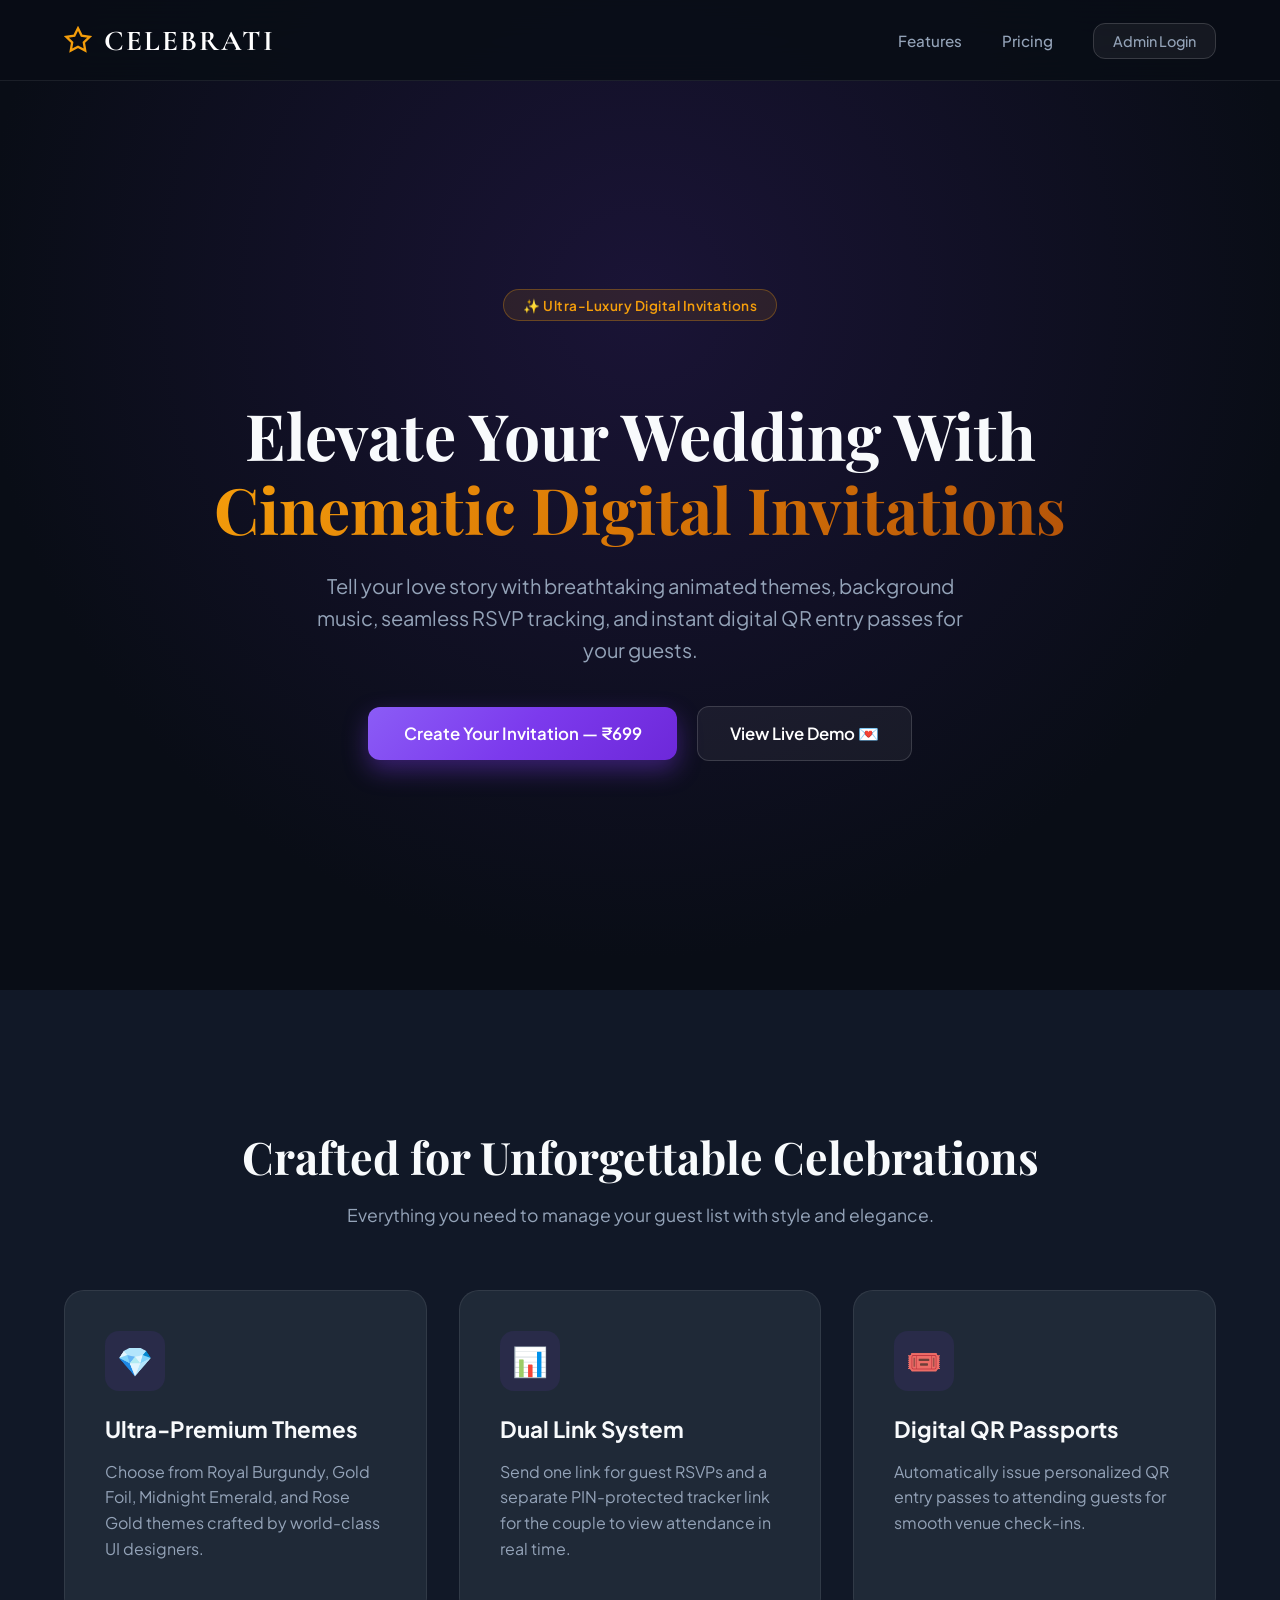
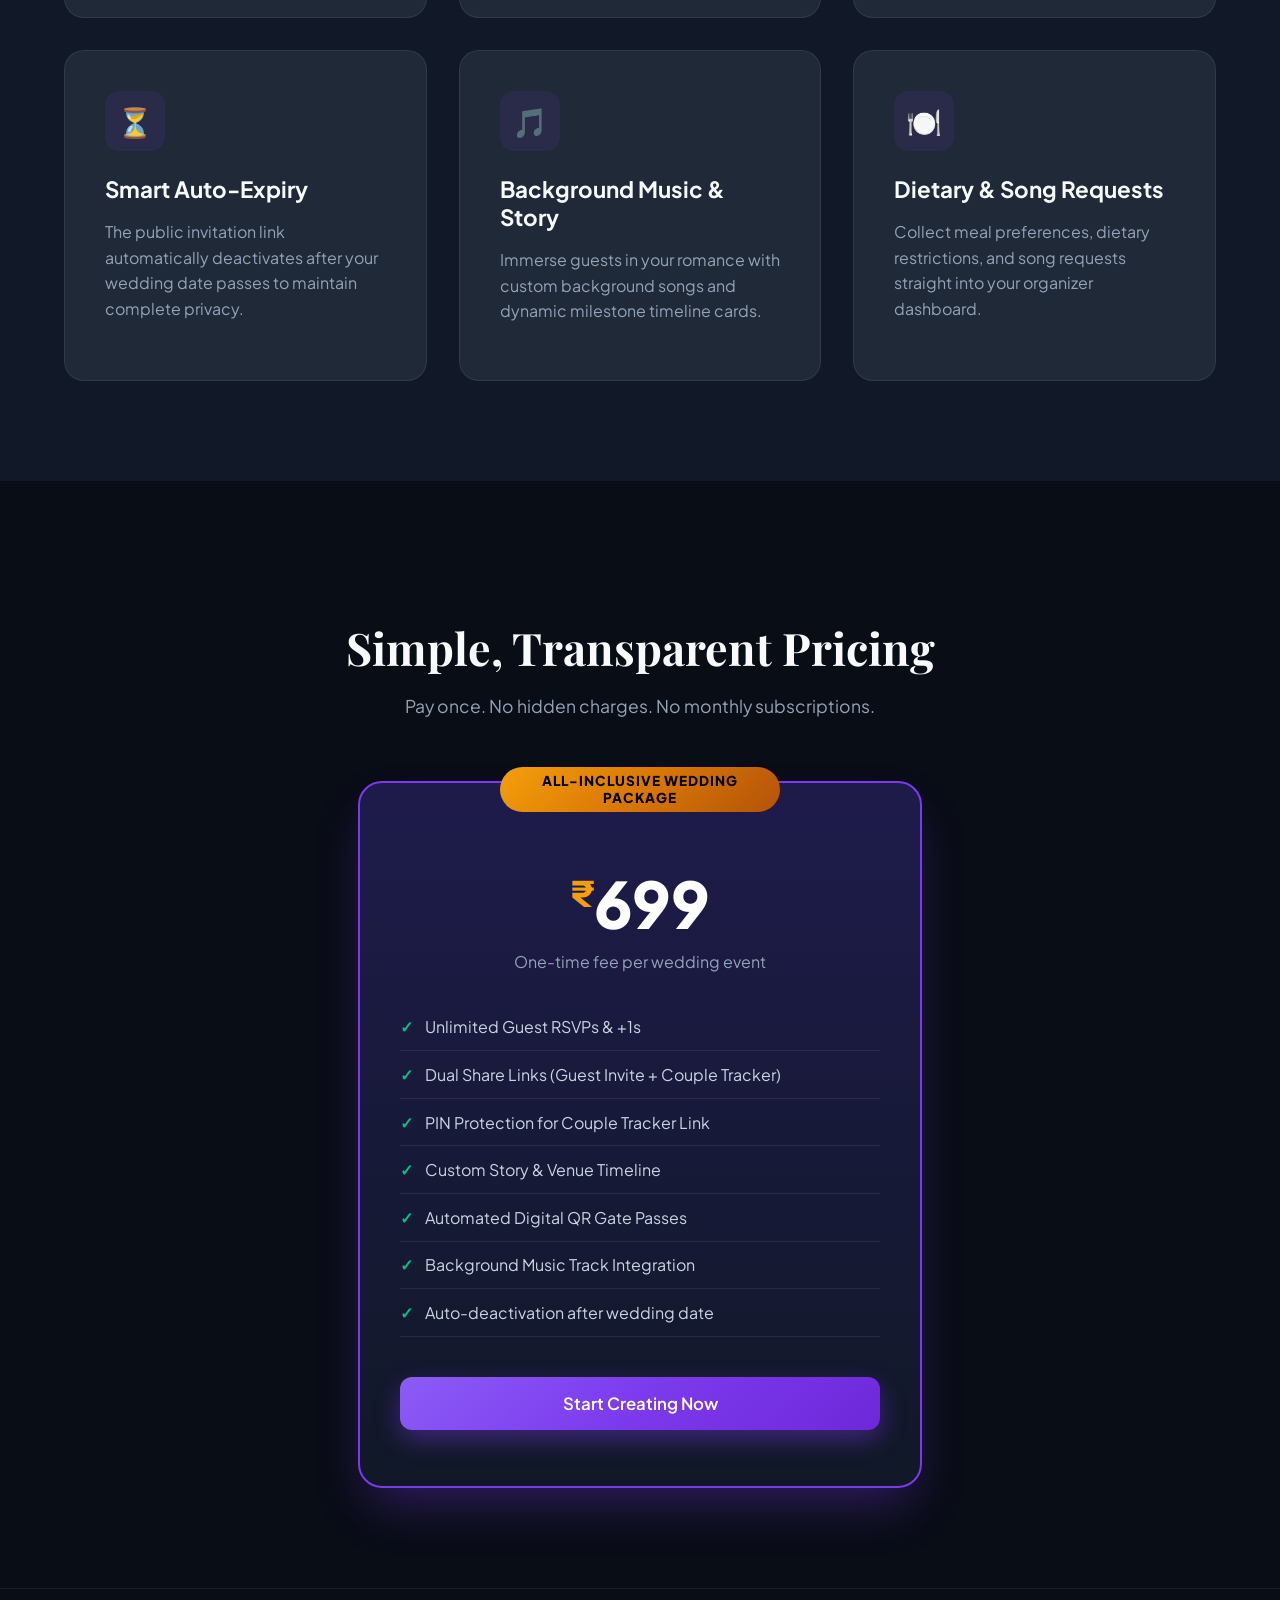
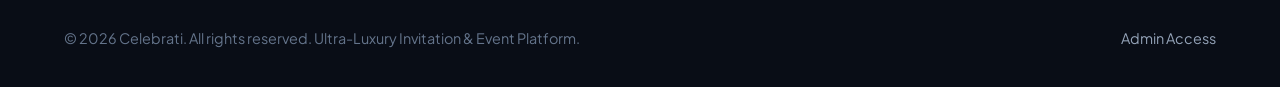
==== index.html @ c453f587 "Initial commit for Celebrati - Vercel Ready" ====
<!DOCTYPE html>
<html lang="en">
<head>
  <meta charset="UTF-8">
  <meta name="viewport" content="width=device-width, initial-scale=1.0">
  <title>Celebrati — India's Most Luxurious Digital Wedding Invitations</title>
  <meta name="description" content="Create ultra-luxury story-based digital invitations, track RSVPs in real time with private couple links, and issue QR entry passes. Only ₹699 per wedding.">
  
  <link rel="stylesheet" href="styles/landing.css">
  <link rel="preconnect" href="https://fonts.googleapis.com">
  <link rel="preconnect" href="https://fonts.gstatic.com" crossorigin>
  <link href="https://fonts.googleapis.com/css2?family=Cormorant+Garamond:wght@600;700&family=Playfair+Display:wght@600;700&family=Plus+Jakarta+Sans:wght@400;500;600;700;800&display=swap" rel="stylesheet">
</head>
<body class="landing-body">

  <!-- Navbar -->
  <nav class="landing-nav">
    <div class="landing-logo">
      <svg width="28" height="28" viewBox="0 0 24 24" fill="none" stroke="currentColor" stroke-width="2">
        <path d="M12 2l3.09 6.26L22 9.27l-5 4.87 1.18 6.88L12 17.77l-6.18 3.25L7 14.14 2 9.27l6.91-1.01L12 2z"/>
      </svg>
      CELEBRATI
    </div>
    <ul class="landing-nav-links">
      <li><a href="#features">Features</a></li>
      <li><a href="#pricing">Pricing</a></li>
      <li><a href="app.html#admin" class="btn-cta-secondary" style="padding: 0.5rem 1.2rem; font-size: 0.9rem;">Admin Login</a></li>
    </ul>
  </nav>

  <!-- Hero Section -->
  <section class="hero-section">
    <div>
      <div class="hero-badge">
        <span>✨ Ultra-Luxury Digital Invitations</span>
      </div>
      <h1 class="hero-title">
        Elevate Your Wedding With <span>Cinematic Digital Invitations</span>
      </h1>
      <p class="hero-subtitle">
        Tell your love story with breathtaking animated themes, background music, seamless RSVP tracking, and instant digital QR entry passes for your guests.
      </p>
      <div class="cta-group">
        <a href="app.html#admin" class="btn-cta-primary">Create Your Invitation — ₹699</a>
        <a href="app.html#invite-evt-wedding-01" class="btn-cta-secondary" target="_blank">View Live Demo 💌</a>
      </div>
    </div>
  </section>

  <!-- Features Section -->
  <section id="features" class="features-section">
    <div class="section-header">
      <h2>Crafted for Unforgettable Celebrations</h2>
      <p>Everything you need to manage your guest list with style and elegance.</p>
    </div>
    <div class="features-grid">
      <div class="feature-card">
        <div class="feature-icon">💎</div>
        <h3>Ultra-Premium Themes</h3>
        <p>Choose from Royal Burgundy, Gold Foil, Midnight Emerald, and Rose Gold themes crafted by world-class UI designers.</p>
      </div>
      <div class="feature-card">
        <div class="feature-icon">📊</div>
        <h3>Dual Link System</h3>
        <p>Send one link for guest RSVPs and a separate PIN-protected tracker link for the couple to view attendance in real time.</p>
      </div>
      <div class="feature-card">
        <div class="feature-icon">🎟️</div>
        <h3>Digital QR Passports</h3>
        <p>Automatically issue personalized QR entry passes to attending guests for smooth venue check-ins.</p>
      </div>
      <div class="feature-card">
        <div class="feature-icon">⏳</div>
        <h3>Smart Auto-Expiry</h3>
        <p>The public invitation link automatically deactivates after your wedding date passes to maintain complete privacy.</p>
      </div>
      <div class="feature-card">
        <div class="feature-icon">🎵</div>
        <h3>Background Music & Story</h3>
        <p>Immerse guests in your romance with custom background songs and dynamic milestone timeline cards.</p>
      </div>
      <div class="feature-card">
        <div class="feature-icon">🍽️</div>
        <h3>Dietary & Song Requests</h3>
        <p>Collect meal preferences, dietary restrictions, and song requests straight into your organizer dashboard.</p>
      </div>
    </div>
  </section>

  <!-- Pricing Section -->
  <section id="pricing" class="pricing-section">
    <div class="section-header">
      <h2>Simple, Transparent Pricing</h2>
      <p>Pay once. No hidden charges. No monthly subscriptions.</p>
    </div>

    <div class="pricing-card">
      <div class="pricing-tag">All-Inclusive Wedding Package</div>
      <div class="price-amount"><span class="price-currency">₹</span>699</div>
      <div class="price-period">One-time fee per wedding event</div>

      <ul class="pricing-features">
        <li>Unlimited Guest RSVPs & +1s</li>
        <li>Dual Share Links (Guest Invite + Couple Tracker)</li>
        <li>PIN Protection for Couple Tracker Link</li>
        <li>Custom Story & Venue Timeline</li>
        <li>Automated Digital QR Gate Passes</li>
        <li>Background Music Track Integration</li>
        <li>Auto-deactivation after wedding date</li>
      </ul>

      <a href="app.html#admin" class="btn-cta-primary" style="display: block; width: 100%; box-sizing: border-box;">Start Creating Now</a>
    </div>
  </section>

  <!-- Footer -->
  <footer class="landing-footer">
    <div>
      © 2026 Celebrati. All rights reserved. Ultra-Luxury Invitation & Event Platform.
    </div>
    <div>
      <a href="app.html#admin" style="color: #94a3b8; text-decoration: none;">Admin Access</a>
    </div>
  </footer>

</body>
</html>
---- styles/landing.css ----
/* ==========================================================================
   CELEBRATI — LANDING PAGE STYLES
   ========================================================================== */

:root {
  --gold-gradient: linear-gradient(135deg, #f59e0b 0%, #d97706 50%, #b45309 100%);
  --purple-gradient: linear-gradient(135deg, #8b5cf6 0%, #7c3aed 50%, #6d28d9 100%);
  --dark-bg: #090d16;
  --surface-dark: #111827;
  --surface-card: #1f2937;
}

body.landing-body {
  margin: 0;
  padding: 0;
  background-color: var(--dark-bg);
  color: #f8fafc;
  font-family: 'Plus Jakarta Sans', sans-serif;
  overflow-x: hidden;
}

/* Header Navbar */
.landing-nav {
  position: fixed;
  top: 0;
  left: 0;
  right: 0;
  height: 80px;
  background: rgba(9, 13, 22, 0.85);
  backdrop-filter: blur(20px);
  -webkit-backdrop-filter: blur(20px);
  border-bottom: 1px solid rgba(255, 255, 255, 0.08);
  z-index: 1000;
  display: flex;
  align-items: center;
  justify-content: space-between;
  padding: 0 4rem;
}

.landing-logo {
  display: flex;
  align-items: center;
  gap: 0.75rem;
  font-family: 'Cormorant Garamond', serif;
  font-size: 1.8rem;
  font-weight: 700;
  letter-spacing: 2px;
  color: #ffffff;
}

.landing-logo svg {
  color: #f59e0b;
}

.landing-nav-links {
  display: flex;
  align-items: center;
  gap: 2.5rem;
  list-style: none;
}

.landing-nav-links a {
  color: #94a3b8;
  text-decoration: none;
  font-size: 0.95rem;
  font-weight: 500;
  transition: color 0.3s;
}

.landing-nav-links a:hover {
  color: #ffffff;
}

/* Hero Section */
.hero-section {
  position: relative;
  min-height: 90vh;
  display: flex;
  align-items: center;
  justify-content: center;
  padding: 120px 2rem 60px;
  text-align: center;
  background: radial-gradient(circle at 50% 30%, rgba(124, 58, 237, 0.15) 0%, rgba(9, 13, 22, 1) 70%);
}

.hero-badge {
  display: inline-flex;
  align-items: center;
  gap: 0.5rem;
  background: rgba(245, 158, 11, 0.1);
  border: 1px solid rgba(245, 158, 11, 0.3);
  color: #f59e0b;
  padding: 0.4rem 1.2rem;
  border-radius: 999px;
  font-size: 0.85rem;
  font-weight: 600;
  margin-bottom: 1.5rem;
  letter-spacing: 0.5px;
}

.hero-title {
  font-family: 'Playfair Display', serif;
  font-size: 4rem;
  line-height: 1.15;
  margin-bottom: 1.5rem;
  max-width: 900px;
}

.hero-title span {
  background: var(--gold-gradient);
  -webkit-background-clip: text;
  -webkit-text-fill-color: transparent;
}

.hero-subtitle {
  font-size: 1.25rem;
  color: #94a3b8;
  max-width: 650px;
  margin: 0 auto 2.5rem;
  line-height: 1.6;
}

.cta-group {
  display: flex;
  align-items: center;
  justify-content: center;
  gap: 1.25rem;
}

.btn-cta-primary {
  background: var(--purple-gradient);
  color: #fff;
  padding: 1rem 2.2rem;
  border-radius: 12px;
  font-size: 1.05rem;
  font-weight: 600;
  text-decoration: none;
  box-shadow: 0 10px 25px rgba(124, 58, 237, 0.4);
  transition: transform 0.3s, box-shadow 0.3s;
}

.btn-cta-primary:hover {
  transform: translateY(-2px);
  box-shadow: 0 15px 35px rgba(124, 58, 237, 0.6);
}

.btn-cta-secondary {
  background: rgba(255, 255, 255, 0.05);
  border: 1px solid rgba(255, 255, 255, 0.15);
  color: #fff;
  padding: 1rem 2rem;
  border-radius: 12px;
  font-size: 1.05rem;
  font-weight: 600;
  text-decoration: none;
  transition: background 0.3s;
}

.btn-cta-secondary:hover {
  background: rgba(255, 255, 255, 0.1);
}

/* Features Grid */
.features-section {
  padding: 100px 4rem;
  background: var(--surface-dark);
}

.section-header {
  text-align: center;
  margin-bottom: 4rem;
}

.section-header h2 {
  font-family: 'Playfair Display', serif;
  font-size: 2.8rem;
  margin-bottom: 1rem;
}

.section-header p {
  color: #94a3b8;
  font-size: 1.1rem;
}

.features-grid {
  display: grid;
  grid-template-columns: repeat(auto-fit, minmax(320px, 1fr));
  gap: 2rem;
  max-width: 1200px;
  margin: 0 auto;
}

.feature-card {
  background: var(--surface-card);
  border: 1px solid rgba(255, 255, 255, 0.08);
  border-radius: 20px;
  padding: 2.5rem;
  transition: transform 0.3s, border-color 0.3s;
}

.feature-card:hover {
  transform: translateY(-5px);
  border-color: rgba(124, 58, 237, 0.4);
}

.feature-icon {
  width: 60px;
  height: 60px;
  border-radius: 14px;
  background: rgba(124, 58, 237, 0.1);
  color: #7c3aed;
  display: flex;
  align-items: center;
  justify-content: center;
  font-size: 1.8rem;
  margin-bottom: 1.5rem;
}

.feature-card h3 {
  font-size: 1.4rem;
  margin-bottom: 0.8rem;
}

.feature-card p {
  color: #94a3b8;
  line-height: 1.6;
}

/* Pricing Section */
.pricing-section {
  padding: 100px 2rem;
  background: var(--dark-bg);
  text-align: center;
}

.pricing-card {
  max-width: 480px;
  margin: 0 auto;
  background: linear-gradient(180deg, #1e1b4b 0%, #111827 100%);
  border: 2px solid #7c3aed;
  border-radius: 24px;
  padding: 3.5rem 2.5rem;
  box-shadow: 0 25px 50px -12px rgba(124, 58, 237, 0.35);
  position: relative;
}

.pricing-tag {
  position: absolute;
  top: -16px;
  left: 50%;
  transform: translateX(-50%);
  background: var(--gold-gradient);
  color: #000;
  font-weight: 800;
  padding: 0.35rem 1.25rem;
  border-radius: 999px;
  font-size: 0.85rem;
  text-transform: uppercase;
  letter-spacing: 1px;
}

.price-amount {
  font-size: 4rem;
  font-weight: 800;
  color: #fff;
  margin: 1.5rem 0 0.5rem;
}

.price-currency {
  font-size: 2.2rem;
  vertical-align: super;
  color: #f59e0b;
}

.price-period {
  color: #94a3b8;
  font-size: 1rem;
  margin-bottom: 2rem;
}

.pricing-features {
  list-style: none;
  padding: 0;
  margin: 0 0 2.5rem;
  text-align: left;
}

.pricing-features li {
  padding: 0.8rem 0;
  border-bottom: 1px solid rgba(255, 255, 255, 0.08);
  color: #cbd5e1;
  display: flex;
  align-items: center;
  gap: 0.75rem;
}

.pricing-features li::before {
  content: "✓";
  color: #10b981;
  font-weight: bold;
}

/* Footer */
.landing-footer {
  padding: 40px 4rem;
  border-top: 1px solid rgba(255, 255, 255, 0.08);
  display: flex;
  justify-content: space-between;
  align-items: center;
  color: #64748b;
  font-size: 0.9rem;
}

@media (max-width: 768px) {
  .hero-title { font-size: 2.5rem; }
  .landing-nav { padding: 0 1.5rem; }
  .landing-nav-links { display: none; }
  .features-section { padding: 60px 1.5rem; }
  .landing-footer { flex-direction: column; gap: 1rem; text-align: center; }
}
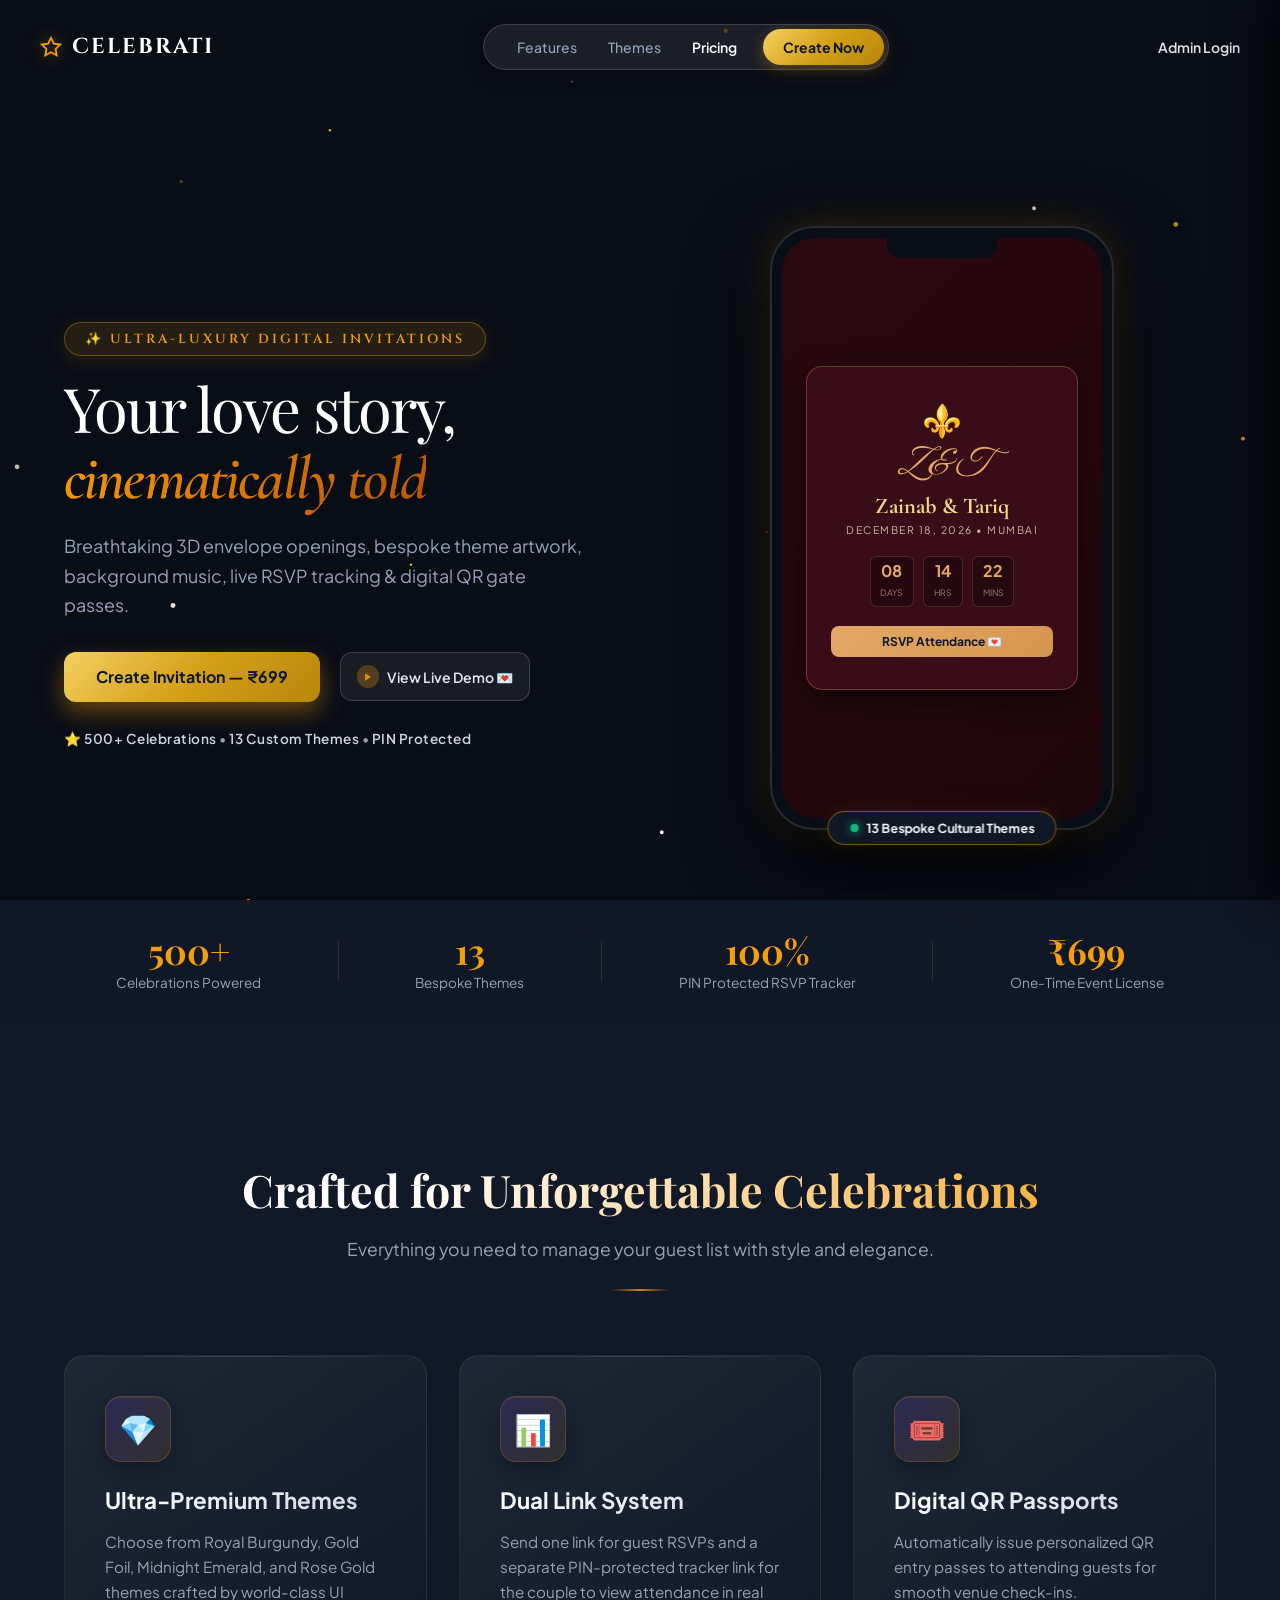
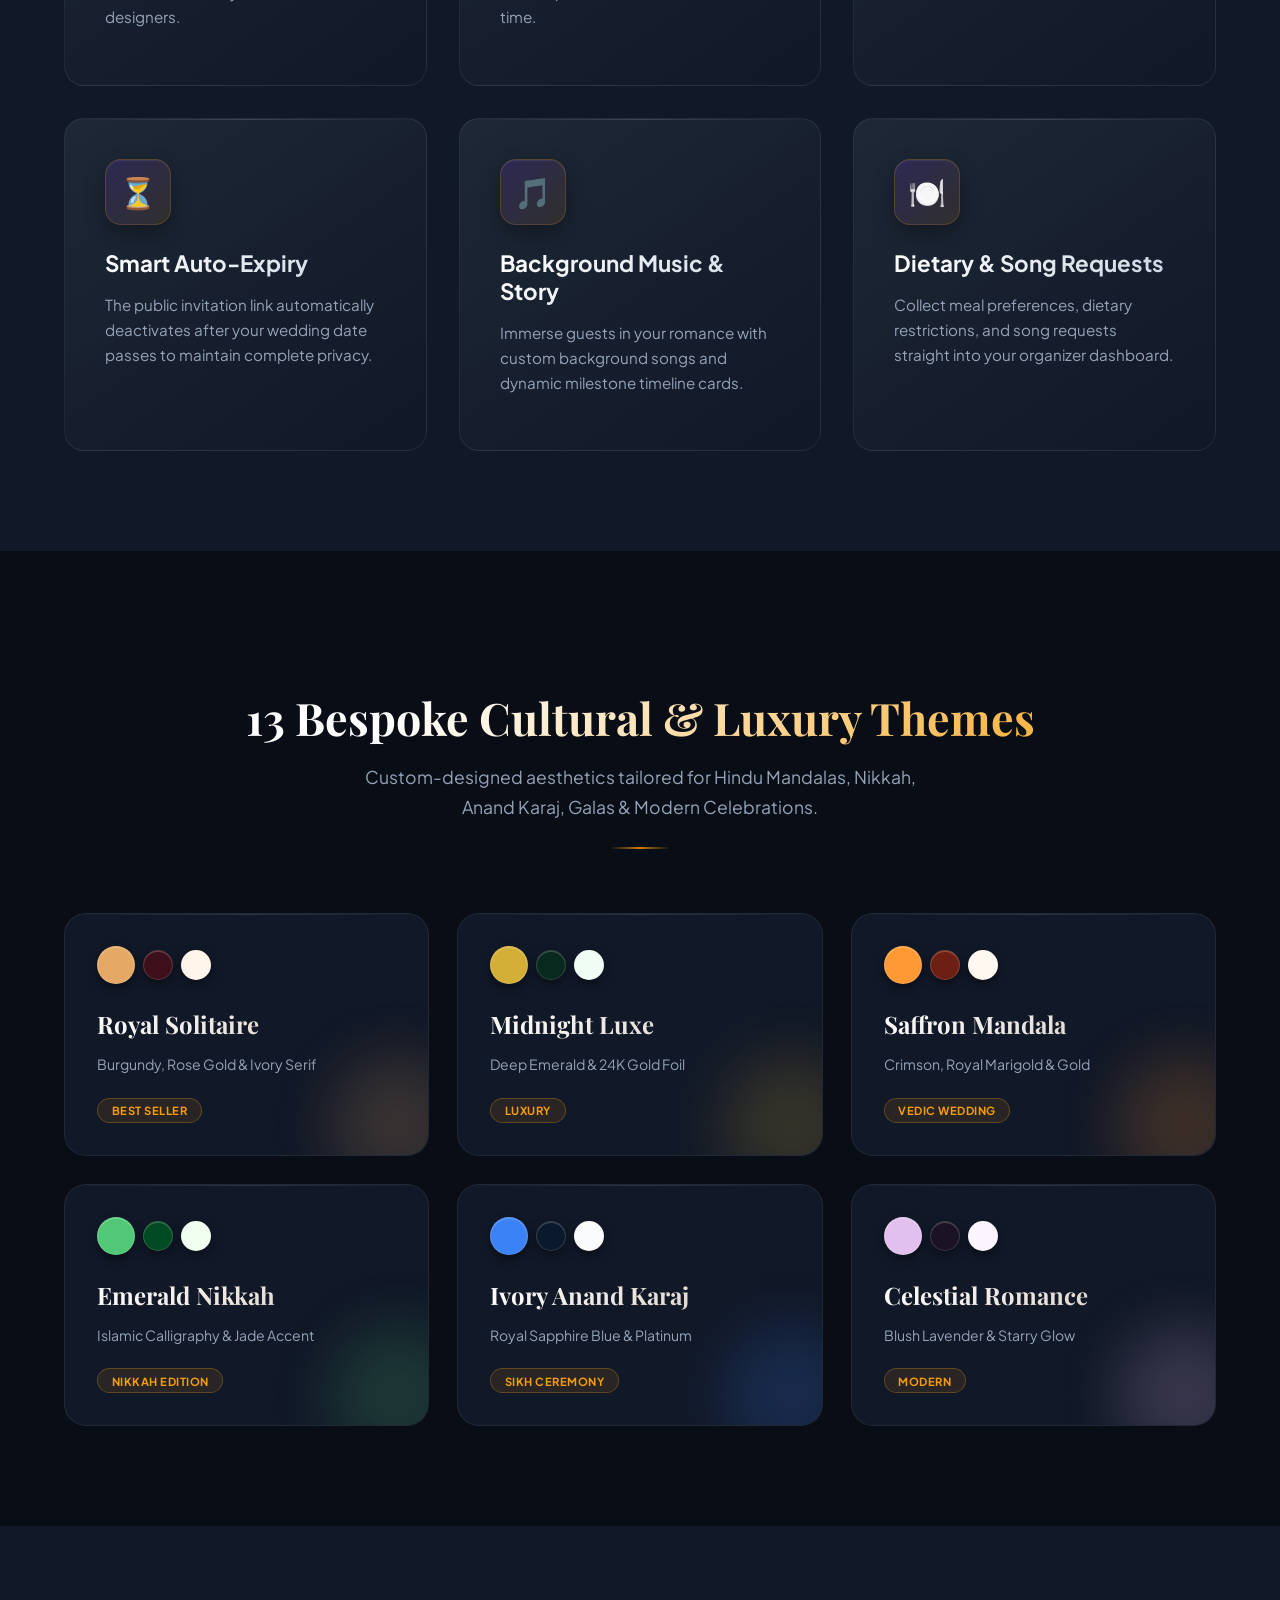
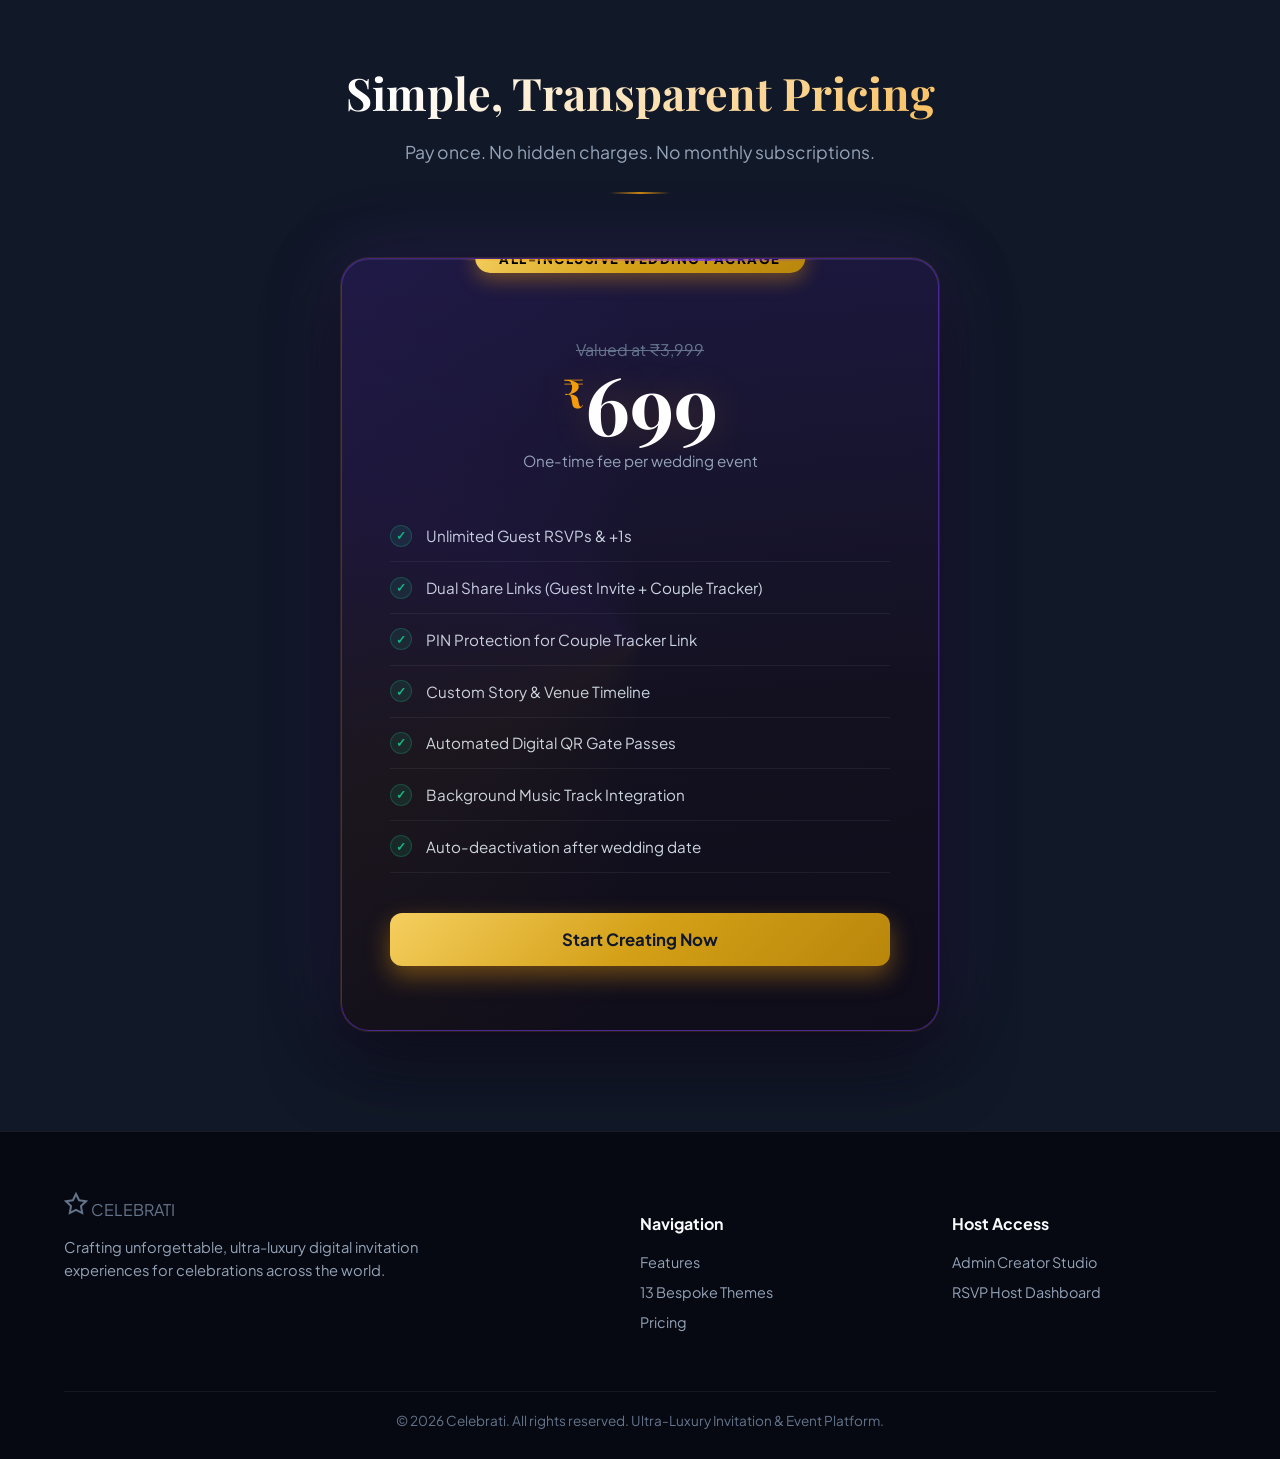
==== commit cfd8798a: "Implement premium visual upgrades to templates and landing page" ====
--- a/index.html
+++ b/index.html
@@ -5,44 +5,164 @@
   <meta name="viewport" content="width=device-width, initial-scale=1.0">
   <title>Celebrati — India's Most Luxurious Digital Wedding Invitations</title>
   <meta name="description" content="Create ultra-luxury story-based digital invitations, track RSVPs in real time with private couple links, and issue QR entry passes. Only ₹699 per wedding.">
+  <meta property="og:title" content="Celebrati — India's Most Luxurious Digital Wedding Invitations">
+  <meta property="og:description" content="Create ultra-luxury story-based digital invitations, track RSVPs in real time, and issue QR entry passes. Only ₹699.">
+  <meta property="og:image" content="skylightlogo.svg">
+  <meta property="og:type" content="website">
+  <meta name="twitter:card" content="summary_large_image">
   
-  <link rel="stylesheet" href="styles/landing.css">
+  <link rel="icon" type="image/svg+xml" href="data:image/svg+xml,<svg xmlns='http://www.w3.org/2000/svg' viewBox='0 0 24 24' fill='%23F59E0B'><path d='M12 2l3.09 6.26L22 9.27l-5 4.87 1.18 6.88L12 17.77l-6.18 3.25L7 14.14 2 9.27l6.91-1.01L12 2z'/></svg>">
+  <link rel="stylesheet" href="styles/landing.css?v=5.0">
   <link rel="preconnect" href="https://fonts.googleapis.com">
   <link rel="preconnect" href="https://fonts.gstatic.com" crossorigin>
-  <link href="https://fonts.googleapis.com/css2?family=Cormorant+Garamond:wght@600;700&family=Playfair+Display:wght@600;700&family=Plus+Jakarta+Sans:wght@400;500;600;700;800&display=swap" rel="stylesheet">
+  <link href="https://fonts.googleapis.com/css2?family=Cormorant+Garamond:ital,wght@0,300;0,400;0,600;0,700;1,300;1,400;1,600&family=Cinzel:wght@400;500;600;700&family=Plus+Jakarta+Sans:wght@300;400;500;600;700&family=Playfair+Display:ital,wght@0,400;0,600;0,700;1,400&family=Great+Vibes&family=Amiri:wght@400;700&display=swap" rel="stylesheet">
 </head>
 <body class="landing-body">
 
-  <!-- Navbar -->
-  <nav class="landing-nav">
-    <div class="landing-logo">
-      <svg width="28" height="28" viewBox="0 0 24 24" fill="none" stroke="currentColor" stroke-width="2">
-        <path d="M12 2l3.09 6.26L22 9.27l-5 4.87 1.18 6.88L12 17.77l-6.18 3.25L7 14.14 2 9.27l6.91-1.01L12 2z"/>
-      </svg>
-      CELEBRATI
-    </div>
-    <ul class="landing-nav-links">
-      <li><a href="#features">Features</a></li>
-      <li><a href="#pricing">Pricing</a></li>
-      <li><a href="app.html#admin" class="btn-cta-secondary" style="padding: 0.5rem 1.2rem; font-size: 0.9rem;">Admin Login</a></li>
-    </ul>
-  </nav>
-
-  <!-- Hero Section -->
-  <section class="hero-section">
-    <div>
-      <div class="hero-badge">
-        <span>✨ Ultra-Luxury Digital Invitations</span>
-      </div>
-      <h1 class="hero-title">
-        Elevate Your Wedding With <span>Cinematic Digital Invitations</span>
-      </h1>
-      <p class="hero-subtitle">
-        Tell your love story with breathtaking animated themes, background music, seamless RSVP tracking, and instant digital QR entry passes for your guests.
-      </p>
-      <div class="cta-group">
-        <a href="app.html#admin" class="btn-cta-primary">Create Your Invitation — ₹699</a>
-        <a href="app.html#invite-evt-wedding-01" class="btn-cta-secondary" target="_blank">View Live Demo 💌</a>
+  <!-- ══════════════════════════════════════════════════════════════════
+       HERO — Full-Screen Boomerang Video + Editorial Layout
+       ══════════════════════════════════════════════════════════════════ -->
+  <section class="hero-cinematic" id="hero">
+
+    <!-- Boomerang video container (JS fills this) -->
+    <div class="hero-video-wrap" id="hero-video-wrap">
+      <!-- Placeholder gradient shown until video loads -->
+      <div class="hero-video-placeholder"></div>
+    </div>
+
+    <!-- Dark luxury scrim overlay -->
+    <div class="hero-scrim"></div>
+
+    <!-- Floating Nav (sits inside hero so it overlaps video) -->
+    <nav class="hero-nav" id="hero-nav">
+      <!-- Logo -->
+      <a href="/" class="hero-logo">
+        <svg width="22" height="22" viewBox="0 0 24 24" fill="none" stroke="currentColor" stroke-width="2">
+          <path d="M12 2l3.09 6.26L22 9.27l-5 4.87 1.18 6.88L12 17.77l-6.18 3.25L7 14.14 2 9.27l6.91-1.01L12 2z"/>
+        </svg>
+        CELEBRATI
+      </a>
+
+      <!-- Desktop pill nav -->
+      <div class="hero-nav-pill">
+        <a href="#features" class="hero-nav-link">Features</a>
+        <a href="#themes"   class="hero-nav-link">Themes</a>
+        <a href="#pricing"  class="hero-nav-link hero-nav-link--active">Pricing</a>
+        <a href="app.html#admin" class="hero-nav-cta">Create Now</a>
+      </div>
+
+      <!-- Right side actions -->
+      <div class="hero-nav-right">
+        <a href="app.html#admin" class="hero-nav-login">Admin Login</a>
+        <!-- Animated hamburger (mobile only) -->
+        <button class="hero-hamburger" id="hero-hamburger-btn" aria-label="Toggle menu" aria-expanded="false">
+          <svg class="hamburger-icon" width="20" height="20" viewBox="0 0 24 24" fill="none" stroke="currentColor" stroke-width="2">
+            <line x1="3" y1="6" x2="21" y2="6"/>
+            <line x1="3" y1="12" x2="21" y2="12"/>
+            <line x1="3" y1="18" x2="21" y2="18"/>
+          </svg>
+          <svg class="close-icon" width="20" height="20" viewBox="0 0 24 24" fill="none" stroke="currentColor" stroke-width="2">
+            <line x1="18" y1="6" x2="6" y2="18"/>
+            <line x1="6" y1="6" x2="18" y2="18"/>
+          </svg>
+        </button>
+      </div>
+    </nav>
+
+    <!-- Mobile backdrop -->
+    <div class="mobile-backdrop" id="mobile-backdrop"></div>
+
+    <!-- Mobile drawer (slides from right) -->
+    <div class="mobile-drawer" id="mobile-drawer">
+      <div class="mobile-drawer-inner">
+        <nav class="mobile-drawer-links">
+          <a href="#features" class="mobile-drawer-link" data-delay="0">Features</a>
+          <a href="#themes"   class="mobile-drawer-link" data-delay="1">Themes</a>
+          <a href="#pricing"  class="mobile-drawer-link" data-delay="2">Pricing</a>
+        </nav>
+        <div class="mobile-drawer-ctas" data-delay="3">
+          <a href="app.html#admin" class="hero-nav-login mobile-drawer-login">Admin Login</a>
+          <a href="app.html#admin" class="mobile-drawer-cta-btn">Create Invitation — ₹699</a>
+        </div>
+      </div>
+    </div>
+
+    <!-- ── Balanced Luxury Hero Content ──────────────────────────────── -->
+    <div class="hero-content-container">
+      <div class="hero-split-grid">
+        <div class="hero-text-block">
+          <p class="hero-eyebrow">✨ Ultra-Luxury Digital Invitations</p>
+          <h1 class="hero-headline">
+            Your love story,<br>
+            <span class="hero-headline-accent">cinematically told</span>
+          </h1>
+          <p class="hero-sub">Breathtaking 3D envelope openings, bespoke theme artwork, background music, live RSVP tracking &amp; digital QR gate passes.</p>
+          <div class="hero-ctas-group">
+            <a href="app.html#admin" class="hero-cta-primary">Create Invitation — ₹699</a>
+            <a href="app.html#invite-evt-wedding-01" target="_blank" class="hero-cta-ghost">
+              <span class="hero-play-icon">
+                <svg width="10" height="10" viewBox="0 0 24 24" fill="currentColor"><path d="M5 3l14 9-14 9V3z"/></svg>
+              </span>
+              View Live Demo 💌
+            </a>
+          </div>
+          <div class="hero-trust-mini">
+            <span>⭐ 500+ Celebrations</span> • <span>13 Custom Themes</span> • <span>PIN Protected</span>
+          </div>
+        </div>
+
+        <!-- 3D Floating Phone Mockup & Live Theme Preview -->
+        <div class="hero-visual-block">
+          <div class="hero-phone-mockup">
+            <div class="phone-notch-bar"></div>
+            <div class="phone-screen-content">
+              <div class="preview-theme-card">
+                <div class="preview-seal">⚜️</div>
+                <div class="preview-monogram">Z &amp; T</div>
+                <div class="preview-title">Zainab &amp; Tariq</div>
+                <div class="preview-date">DECEMBER 18, 2026 • MUMBAI</div>
+                <div class="preview-countdown">
+                  <div><span>08</span><label>DAYS</label></div>
+                  <div><span>14</span><label>HRS</label></div>
+                  <div><span>22</span><label>MINS</label></div>
+                </div>
+                <div class="preview-rsvp-btn">RSVP Attendance 💌</div>
+              </div>
+            </div>
+            <div class="hero-phone-floating-pill">
+              <span class="pill-dot"></span> 13 Bespoke Cultural Themes
+            </div>
+          </div>
+        </div>
+      </div>
+    </div>
+
+  </section>
+
+  <!-- Floating Canvas Particles -->
+  <canvas id="landing-particle-canvas"></canvas>
+
+  <!-- Trust & Social Proof Strip -->
+  <section class="trust-strip">
+    <div class="trust-container">
+      <div class="trust-item">
+        <div class="trust-number">500+</div>
+        <div class="trust-label">Celebrations Powered</div>
+      </div>
+      <div class="trust-divider"></div>
+      <div class="trust-item">
+        <div class="trust-number">13</div>
+        <div class="trust-label">Bespoke Themes</div>
+      </div>
+      <div class="trust-divider"></div>
+      <div class="trust-item">
+        <div class="trust-number">100%</div>
+        <div class="trust-label">PIN Protected RSVP Tracker</div>
+      </div>
+      <div class="trust-divider"></div>
+      <div class="trust-item">
+        <div class="trust-number">₹699</div>
+        <div class="trust-label">One-Time Event License</div>
       </div>
     </div>
   </section>
@@ -54,35 +174,110 @@
       <p>Everything you need to manage your guest list with style and elegance.</p>
     </div>
     <div class="features-grid">
-      <div class="feature-card">
+      <div class="feature-card reveal-on-scroll">
         <div class="feature-icon">💎</div>
         <h3>Ultra-Premium Themes</h3>
         <p>Choose from Royal Burgundy, Gold Foil, Midnight Emerald, and Rose Gold themes crafted by world-class UI designers.</p>
       </div>
-      <div class="feature-card">
+      <div class="feature-card reveal-on-scroll">
         <div class="feature-icon">📊</div>
         <h3>Dual Link System</h3>
         <p>Send one link for guest RSVPs and a separate PIN-protected tracker link for the couple to view attendance in real time.</p>
       </div>
-      <div class="feature-card">
+      <div class="feature-card reveal-on-scroll">
         <div class="feature-icon">🎟️</div>
         <h3>Digital QR Passports</h3>
         <p>Automatically issue personalized QR entry passes to attending guests for smooth venue check-ins.</p>
       </div>
-      <div class="feature-card">
+      <div class="feature-card reveal-on-scroll">
         <div class="feature-icon">⏳</div>
         <h3>Smart Auto-Expiry</h3>
         <p>The public invitation link automatically deactivates after your wedding date passes to maintain complete privacy.</p>
       </div>
-      <div class="feature-card">
+      <div class="feature-card reveal-on-scroll">
         <div class="feature-icon">🎵</div>
         <h3>Background Music & Story</h3>
         <p>Immerse guests in your romance with custom background songs and dynamic milestone timeline cards.</p>
       </div>
-      <div class="feature-card">
+      <div class="feature-card reveal-on-scroll">
         <div class="feature-icon">🍽️</div>
         <h3>Dietary & Song Requests</h3>
         <p>Collect meal preferences, dietary restrictions, and song requests straight into your organizer dashboard.</p>
+      </div>
+    </div>
+  </section>
+
+  <!-- Theme Gallery Section -->
+  <section id="themes" class="themes-gallery-section">
+    <div class="section-header">
+      <h2>13 Bespoke Cultural & Luxury Themes</h2>
+      <p>Custom-designed aesthetics tailored for Hindu Mandalas, Nikkah, Anand Karaj, Galas & Modern Celebrations.</p>
+    </div>
+    <div class="theme-tiles-grid">
+      <div class="theme-tile-card tile-royal reveal-on-scroll">
+        <div class="tile-swatch-bar">
+          <span style="background:#E5A965"></span>
+          <span style="background:#3D0F1A"></span>
+          <span style="background:#FFF5EA"></span>
+        </div>
+        <h3>Royal Solitaire</h3>
+        <p>Burgundy, Rose Gold & Ivory Serif</p>
+        <span class="theme-tag">Best Seller</span>
+      </div>
+
+      <div class="theme-tile-card tile-midnight reveal-on-scroll">
+        <div class="tile-swatch-bar">
+          <span style="background:#D4AF37"></span>
+          <span style="background:#08291D"></span>
+          <span style="background:#F0FDF4"></span>
+        </div>
+        <h3>Midnight Luxe</h3>
+        <p>Deep Emerald & 24K Gold Foil</p>
+        <span class="theme-tag">Luxury</span>
+      </div>
+
+      <div class="theme-tile-card tile-hindu reveal-on-scroll">
+        <div class="tile-swatch-bar">
+          <span style="background:#FF9933"></span>
+          <span style="background:#6E1F13"></span>
+          <span style="background:#FFF8F0"></span>
+        </div>
+        <h3>Saffron Mandala</h3>
+        <p>Crimson, Royal Marigold & Gold</p>
+        <span class="theme-tag">Vedic Wedding</span>
+      </div>
+
+      <div class="theme-tile-card tile-emerald reveal-on-scroll">
+        <div class="tile-swatch-bar">
+          <span style="background:#50C878"></span>
+          <span style="background:#004B23"></span>
+          <span style="background:#F0FFF0"></span>
+        </div>
+        <h3>Emerald Nikkah</h3>
+        <p>Islamic Calligraphy & Jade Accent</p>
+        <span class="theme-tag">Nikkah Edition</span>
+      </div>
+
+      <div class="theme-tile-card tile-sikh reveal-on-scroll">
+        <div class="tile-swatch-bar">
+          <span style="background:#3B82F6"></span>
+          <span style="background:#0B192C"></span>
+          <span style="background:#F8FAFC"></span>
+        </div>
+        <h3>Ivory Anand Karaj</h3>
+        <p>Royal Sapphire Blue & Platinum</p>
+        <span class="theme-tag">Sikh Ceremony</span>
+      </div>
+
+      <div class="theme-tile-card tile-celestial reveal-on-scroll">
+        <div class="tile-swatch-bar">
+          <span style="background:#E2C0EE"></span>
+          <span style="background:#1A1325"></span>
+          <span style="background:#FAF5FF"></span>
+        </div>
+        <h3>Celestial Romance</h3>
+        <p>Blush Lavender & Starry Glow</p>
+        <span class="theme-tag">Modern</span>
       </div>
     </div>
   </section>
@@ -94,8 +289,9 @@
       <p>Pay once. No hidden charges. No monthly subscriptions.</p>
     </div>
 
-    <div class="pricing-card">
+    <div class="pricing-card reveal-on-scroll">
       <div class="pricing-tag">All-Inclusive Wedding Package</div>
+      <div class="price-strikethrough">Valued at ₹3,999</div>
       <div class="price-amount"><span class="price-currency">₹</span>699</div>
       <div class="price-period">One-time fee per wedding event</div>
 
@@ -115,13 +311,95 @@
 
   <!-- Footer -->
   <footer class="landing-footer">
-    <div>
-      © 2026 Celebrati. All rights reserved. Ultra-Luxury Invitation & Event Platform.
-    </div>
-    <div>
-      <a href="app.html#admin" style="color: #94a3b8; text-decoration: none;">Admin Access</a>
+    <div class="footer-container">
+      <div class="footer-col brand-col">
+        <div class="landing-logo">
+          <svg width="24" height="24" viewBox="0 0 24 24" fill="none" stroke="currentColor" stroke-width="2">
+            <path d="M12 2l3.09 6.26L22 9.27l-5 4.87 1.18 6.88L12 17.77l-6.18 3.25L7 14.14 2 9.27l6.91-1.01L12 2z"/>
+          </svg>
+          CELEBRATI
+        </div>
+        <p class="footer-tagline">Crafting unforgettable, ultra-luxury digital invitation experiences for celebrations across the world.</p>
+      </div>
+
+      <div class="footer-col links-col">
+        <h4>Navigation</h4>
+        <a href="#features">Features</a>
+        <a href="#themes">13 Bespoke Themes</a>
+        <a href="#pricing">Pricing</a>
+      </div>
+
+      <div class="footer-col admin-col">
+        <h4>Host Access</h4>
+        <a href="app.html#admin">Admin Creator Studio</a>
+        <a href="app.html#dashboard">RSVP Host Dashboard</a>
+      </div>
+    </div>
+    <div class="footer-bottom">
+      <div>© 2026 Celebrati. All rights reserved. Ultra-Luxury Invitation & Event Platform.</div>
     </div>
   </footer>
 
+  <!-- Script for Boomerang Video BG, Mobile Drawer, Particles and Scroll Reveal -->
+  <script type="module">
+    import { ParticleEngine } from './js/particles.js';
+    import { BoomerangBg } from './js/boomerang.js';
+
+    // 1. Boomerang Video Background Initialization
+    const videoWrap = document.getElementById('hero-video-wrap');
+    if (videoWrap) {
+      // Default video asset — user can replace src URL anytime
+      const BG_VIDEO_URL = 'https://d8j0ntlcm91z4.cloudfront.net/user_38xzZboKViGWJOttwIXH07lWA1P/hf_20260511_131941_d136af49-e243-493a-be14-6ff3f24e09e6.mp4';
+      try {
+        new BoomerangBg(BG_VIDEO_URL, videoWrap, { maxWidth: 960, fps: 30 });
+      } catch (err) {
+        console.warn('Boomerang video initialization deferred:', err);
+      }
+    }
+
+    // 2. Floating Gold Particles (below hero)
+    const particleCanvas = document.getElementById('landing-particle-canvas');
+    if (particleCanvas) {
+      const engine = new ParticleEngine(particleCanvas);
+      engine.setType('gold-dust');
+      engine.start();
+    }
+
+    // 3. Mobile Hamburger & Drawer Handler
+    const hamBtn = document.getElementById('hero-hamburger-btn');
+    const drawer = document.getElementById('mobile-drawer');
+    const backdrop = document.getElementById('mobile-backdrop');
+
+    function toggleMenu(show) {
+      const active = show !== undefined ? show : !drawer.classList.contains('is-active');
+      if (hamBtn) {
+        hamBtn.classList.toggle('is-active', active);
+        hamBtn.setAttribute('aria-expanded', active ? 'true' : 'false');
+      }
+      if (drawer) drawer.classList.toggle('is-active', active);
+      if (backdrop) backdrop.classList.toggle('is-active', active);
+      document.body.style.overflow = active ? 'hidden' : '';
+    }
+
+    if (hamBtn) hamBtn.addEventListener('click', () => toggleMenu());
+    if (backdrop) backdrop.addEventListener('click', () => toggleMenu(false));
+    if (drawer) {
+      drawer.querySelectorAll('a').forEach(link => {
+        link.addEventListener('click', () => toggleMenu(false));
+      });
+    }
+
+    // 4. Scroll reveal observer
+    const observer = new IntersectionObserver((entries) => {
+      entries.forEach(entry => {
+        if (entry.isIntersecting) {
+          entry.target.classList.add('is-visible');
+        }
+      });
+    }, { threshold: 0.15 });
+
+    document.querySelectorAll('.reveal-on-scroll').forEach(el => observer.observe(el));
+  </script>
 </body>
 </html>
+
--- a/styles/landing.css
+++ b/styles/landing.css
@@ -1,9 +1,10 @@
 /* ==========================================================================
-   CELEBRATI — LANDING PAGE STYLES
+   CELEBRATI — LANDING PAGE STYLES (UPGRADED LUXURY)
    ========================================================================== */
 
 :root {
   --gold-gradient: linear-gradient(135deg, #f59e0b 0%, #d97706 50%, #b45309 100%);
+  --gold-cta-gradient: linear-gradient(135deg, #f5d061 0%, #d4a017 50%, #b8860b 100%);
   --purple-gradient: linear-gradient(135deg, #8b5cf6 0%, #7c3aed 50%, #6d28d9 100%);
   --dark-bg: #090d16;
   --surface-dark: #111827;
@@ -17,93 +18,677 @@
   color: #f8fafc;
   font-family: 'Plus Jakarta Sans', sans-serif;
   overflow-x: hidden;
-}
-
-/* Header Navbar */
-.landing-nav {
-  position: fixed;
+  position: relative;
+}
+
+/* Background Particle Canvas */
+#landing-particle-canvas {
+  position: absolute;
+  top: 0;
+  left: 0;
+  width: 100%;
+  height: 100%;
+  pointer-events: none;
+  z-index: 1;
+}
+
+/* ── Header Nav & Hero (LinkFlow Editorial Aesthetic) ── */
+.hero-cinematic {
+  position: relative;
+  width: 100%;
+  min-height: 100vh;
+  min-height: 100dvh;
+  overflow: hidden;
+  display: flex;
+  flex-direction: column;
+  justify-content: space-between;
+  background-color: var(--dark-bg);
+}
+
+.hero-video-wrap {
+  position: absolute;
+  inset: 0;
+  width: 100%;
+  height: 100%;
+  z-index: 0;
+}
+
+.hero-video-placeholder {
+  position: absolute;
+  inset: 0;
+  width: 100%;
+  height: 100%;
+  background: radial-gradient(ellipse at 50% 30%, #3D0F1A 0%, #090D16 80%);
+}
+
+.hero-scrim {
+  position: absolute;
+  inset: 0;
+  width: 100%;
+  height: 100%;
+  background: linear-gradient(180deg, rgba(9, 13, 22, 0.75) 0%, rgba(9, 13, 22, 0.45) 50%, rgba(9, 13, 22, 0.9) 100%);
+  z-index: 1;
+  pointer-events: none;
+}
+
+/* Floating Top Navbar */
+.hero-nav {
+  position: absolute;
   top: 0;
   left: 0;
   right: 0;
-  height: 80px;
-  background: rgba(9, 13, 22, 0.85);
-  backdrop-filter: blur(20px);
-  -webkit-backdrop-filter: blur(20px);
-  border-bottom: 1px solid rgba(255, 255, 255, 0.08);
-  z-index: 1000;
+  z-index: 30;
   display: flex;
   align-items: center;
   justify-content: space-between;
-  padding: 0 4rem;
-}
-
-.landing-logo {
-  display: flex;
-  align-items: center;
-  gap: 0.75rem;
-  font-family: 'Cormorant Garamond', serif;
-  font-size: 1.8rem;
+  padding: 1.5rem 2.5rem;
+}
+
+.hero-logo {
+  display: flex;
+  align-items: center;
+  gap: 0.6rem;
+  font-family: 'Cinzel', serif;
+  font-size: 1.35rem;
   font-weight: 700;
   letter-spacing: 2px;
-  color: #ffffff;
-}
-
-.landing-logo svg {
-  color: #f59e0b;
-}
-
-.landing-nav-links {
-  display: flex;
-  align-items: center;
-  gap: 2.5rem;
-  list-style: none;
-}
-
-.landing-nav-links a {
-  color: #94a3b8;
+  color: #FFFFFF;
   text-decoration: none;
-  font-size: 0.95rem;
+}
+
+.hero-logo svg {
+  color: #F59E0B;
+  filter: drop-shadow(0 0 8px rgba(245, 158, 11, 0.5));
+}
+
+.hero-nav-pill {
+  display: flex;
+  align-items: center;
+  gap: 0.25rem;
+  background: rgba(255, 255, 255, 0.08);
+  backdrop-filter: blur(16px);
+  -webkit-backdrop-filter: blur(16px);
+  border-radius: 9999px;
+  padding: 0.25rem 0.25rem 0.25rem 1.25rem;
+  border: 1px solid rgba(255, 255, 255, 0.15);
+  box-shadow: 0 4px 20px rgba(0, 0, 0, 0.25);
+}
+
+.hero-nav-link {
+  font-size: 0.875rem;
   font-weight: 500;
-  transition: color 0.3s;
-}
-
-.landing-nav-links a:hover {
-  color: #ffffff;
-}
-
-/* Hero Section */
-.hero-section {
-  position: relative;
-  min-height: 90vh;
-  display: flex;
+  color: #94A3B8;
+  padding: 0.5rem 0.85rem;
+  text-decoration: none;
+  transition: color 0.2s ease;
+}
+
+.hero-nav-link:hover,
+.hero-nav-link--active {
+  color: #FFFFFF;
+  font-weight: 600;
+}
+
+.hero-nav-cta {
+  background: var(--gold-cta-gradient);
+  color: #0F172A;
+  font-size: 0.875rem;
+  font-weight: 700;
+  padding: 0.55rem 1.25rem;
+  border-radius: 9999px;
+  text-decoration: none;
+  margin-left: 0.5rem;
+  box-shadow: 0 4px 15px rgba(245, 158, 11, 0.3);
+  transition: transform 0.2s ease, box-shadow 0.2s ease;
+}
+
+.hero-nav-cta:hover {
+  transform: translateY(-1px);
+  box-shadow: 0 6px 20px rgba(245, 158, 11, 0.5);
+}
+
+.hero-nav-right {
+  display: flex;
+  align-items: center;
+  gap: 1.5rem;
+}
+
+.hero-nav-login {
+  color: #F8FAFC;
+  font-size: 0.875rem;
+  font-weight: 600;
+  text-decoration: none;
+  opacity: 0.9;
+  transition: opacity 0.2s;
+}
+
+.hero-nav-login:hover {
+  opacity: 1;
+}
+
+/* Mobile Hamburger button */
+.hero-hamburger {
+  display: none;
+  position: relative;
+  width: 40px;
+  height: 40px;
+  border-radius: 50%;
+  background: rgba(255, 255, 255, 0.1);
+  backdrop-filter: blur(12px);
+  border: 1px solid rgba(255, 255, 255, 0.2);
+  color: #F8FAFC;
+  cursor: pointer;
   align-items: center;
   justify-content: center;
-  padding: 120px 2rem 60px;
+}
+
+.hero-hamburger .hamburger-icon,
+.hero-hamburger .close-icon {
+  position: absolute;
+  transition: transform 0.3s ease, opacity 0.3s ease;
+}
+
+.hero-hamburger .close-icon {
+  opacity: 0;
+  transform: rotate(-90deg) scale(0.5);
+}
+
+.hero-hamburger.is-active .hamburger-icon {
+  opacity: 0;
+  transform: rotate(90deg) scale(0.5);
+}
+
+.hero-hamburger.is-active .close-icon {
+  opacity: 1;
+  transform: rotate(0deg) scale(1);
+}
+
+/* Mobile Drawer */
+.mobile-backdrop {
+  position: fixed;
+  inset: 0;
+  z-index: 40;
+  background: rgba(9, 13, 22, 0.7);
+  backdrop-filter: blur(8px);
+  opacity: 0;
+  pointer-events: none;
+  transition: opacity 0.3s ease;
+}
+
+.mobile-backdrop.is-active {
+  opacity: 1;
+  pointer-events: auto;
+}
+
+.mobile-drawer {
+  position: fixed;
+  top: 0;
+  right: 0;
+  bottom: 0;
+  z-index: 50;
+  width: 85%;
+  max-width: 360px;
+  background: rgba(17, 24, 39, 0.95);
+  backdrop-filter: blur(20px);
+  border-left: 1px solid rgba(255, 255, 255, 0.1);
+  box-shadow: -10px 0 40px rgba(0, 0, 0, 0.8);
+  transform: translateX(100%);
+  transition: transform 0.4s cubic-bezier(0.22, 1, 0.36, 1);
+}
+
+.mobile-drawer.is-active {
+  transform: translateX(0);
+}
+
+.mobile-drawer-inner {
+  display: flex;
+  flex-direction: column;
+  height: 100%;
+  padding: 6rem 2rem 2.5rem;
+}
+
+.mobile-drawer-links {
+  display: flex;
+  flex-direction: column;
+  gap: 0.5rem;
+}
+
+.mobile-drawer-link {
+  font-family: 'Playfair Display', serif;
+  font-size: 1.75rem;
+  font-weight: 600;
+  color: #F8FAFC;
+  text-decoration: none;
+  padding: 0.85rem 0;
+  border-bottom: 1px solid rgba(255, 255, 255, 0.08);
+  opacity: 0;
+  transform: translateX(20px);
+  transition: transform 0.4s ease, opacity 0.4s ease;
+}
+
+.mobile-drawer.is-active .mobile-drawer-link {
+  opacity: 1;
+  transform: translateX(0);
+}
+
+.mobile-drawer.is-active .mobile-drawer-link[data-delay="0"] { transition-delay: 0.15s; }
+.mobile-drawer.is-active .mobile-drawer-link[data-delay="1"] { transition-delay: 0.22s; }
+.mobile-drawer.is-active .mobile-drawer-link[data-delay="2"] { transition-delay: 0.29s; }
+
+.mobile-drawer-ctas {
+  margin-top: auto;
+  display: flex;
+  flex-direction: column;
+  gap: 1rem;
+  opacity: 0;
+  transform: translateY(20px);
+  transition: transform 0.4s ease 0.35s, opacity 0.4s ease 0.35s;
+}
+
+.mobile-drawer.is-active .mobile-drawer-ctas {
+  opacity: 1;
+  transform: translateY(0);
+}
+
+.mobile-drawer-cta-btn {
+  background: var(--gold-cta-gradient);
+  color: #0F172A;
+  font-size: 1rem;
+  font-weight: 700;
+  padding: 0.9rem 1.5rem;
+  border-radius: 9999px;
   text-align: center;
-  background: radial-gradient(circle at 50% 30%, rgba(124, 58, 237, 0.15) 0%, rgba(9, 13, 22, 1) 70%);
+  text-decoration: none;
+}
+
+/* ── Balanced Split Hero Layout ── */
+.hero-content-container {
+  position: relative;
+  z-index: 10;
+  width: 100%;
+  max-width: 1280px;
+  margin: 0 auto;
+  padding: 130px 4rem 70px;
+  box-sizing: border-box;
+}
+
+.hero-split-grid {
+  display: grid;
+  grid-template-columns: 1.1fr 0.9fr;
+  gap: 3.5rem;
+  align-items: center;
+}
+
+.hero-text-block {
+  text-align: left;
+}
+
+.hero-eyebrow {
+  display: inline-flex;
+  align-items: center;
+  gap: 0.5rem;
+  font-family: 'Cinzel', serif;
+  font-size: 0.82rem;
+  letter-spacing: 3px;
+  text-transform: uppercase;
+  color: #F59E0B;
+  margin-bottom: 1.25rem;
+  font-weight: 600;
+  background: rgba(245, 158, 11, 0.12);
+  border: 1px solid rgba(245, 158, 11, 0.35);
+  padding: 0.45rem 1.25rem;
+  border-radius: 9999px;
+  box-shadow: 0 4px 20px rgba(245, 158, 11, 0.15);
+}
+
+.hero-headline {
+  font-family: 'Playfair Display', serif;
+  font-weight: 400;
+  font-size: clamp(2.6rem, 4.8vw, 4.4rem);
+  line-height: 1.05;
+  letter-spacing: -0.03em;
+  color: #FFFFFF;
+  margin: 0;
+}
+
+.hero-headline-accent {
+  font-family: 'Cormorant Garamond', serif;
+  font-style: italic;
+  background: var(--gold-gradient);
+  -webkit-background-clip: text;
+  -webkit-text-fill-color: transparent;
+  font-weight: 600;
+}
+
+.hero-sub {
+  margin-top: 1.25rem;
+  font-size: clamp(1rem, 1.4vw, 1.15rem);
+  color: #94A3B8;
+  max-width: 520px;
+  line-height: 1.65;
+  font-weight: 400;
+}
+
+.hero-ctas-group {
+  display: flex;
+  align-items: center;
+  gap: 1.25rem;
+  margin-top: 2rem;
+  flex-wrap: wrap;
+}
+
+.hero-cta-primary {
+  background: var(--gold-cta-gradient);
+  color: #0F172A;
+  font-size: 1rem;
+  font-weight: 700;
+  padding: 0.9rem 2rem;
+  border-radius: 12px;
+  text-decoration: none;
+  box-shadow: 0 10px 25px rgba(245, 158, 11, 0.4);
+  transition: transform 0.3s ease, box-shadow 0.3s ease;
+}
+
+.hero-cta-primary:hover {
+  transform: translateY(-2px);
+  box-shadow: 0 15px 35px rgba(245, 158, 11, 0.6);
+}
+
+.hero-cta-ghost {
+  display: inline-flex;
+  align-items: center;
+  gap: 0.5rem;
+  color: #FFFFFF;
+  font-size: 1rem;
+  font-weight: 600;
+  text-decoration: none;
+  padding: 0.85rem 1.6rem;
+  border-radius: 12px;
+  background: rgba(255, 255, 255, 0.08);
+  border: 1px solid rgba(255, 255, 255, 0.18);
+  backdrop-filter: blur(10px);
+  transition: background 0.3s ease, border-color 0.3s ease;
+}
+
+.hero-cta-ghost:hover {
+  background: rgba(255, 255, 255, 0.15);
+  border-color: rgba(255, 255, 255, 0.3);
+}
+
+.hero-play-icon {
+  display: flex;
+  align-items: center;
+  justify-content: center;
+  width: 1.4rem;
+  height: 1.4rem;
+  border-radius: 50%;
+  background: rgba(245, 158, 11, 0.3);
+  color: #F59E0B;
+}
+
+.hero-trust-mini {
+  margin-top: 1.8rem;
+  font-size: 0.85rem;
+  color: #94A3B8;
+  letter-spacing: 0.5px;
+}
+
+.hero-trust-mini span {
+  color: #CBD5E1;
+  font-weight: 600;
+}
+
+/* 3D Floating Phone Mockup & Visual Block */
+.hero-visual-block {
+  display: flex;
+  justify-content: center;
+}
+
+.hero-phone-mockup {
+  position: relative;
+  width: 310px;
+  height: 560px;
+  background: #090D16;
+  border-radius: 44px;
+  padding: 12px;
+  box-shadow: 
+    0 30px 80px rgba(0, 0, 0, 0.8),
+    0 0 45px rgba(245, 158, 11, 0.25),
+    inset 0 0 0 2px rgba(255, 255, 255, 0.15);
+  animation: heroFloat 6s ease-in-out infinite;
+}
+
+@keyframes heroFloat {
+  0%, 100% { transform: translateY(0px) rotate(0deg); }
+  50% { transform: translateY(-12px) rotate(0.8deg); }
+}
+
+.phone-notch-bar {
+  position: absolute;
+  top: 12px;
+  left: 50%;
+  transform: translateX(-50%);
+  width: 110px;
+  height: 20px;
+  background: #090D16;
+  border-bottom-left-radius: 12px;
+  border-bottom-right-radius: 12px;
+  z-index: 10;
+}
+
+.phone-screen-content {
+  width: 100%;
+  height: 100%;
+  border-radius: 34px;
+  overflow: hidden;
+  background: linear-gradient(135deg, #2B0910 0%, #1F060B 100%);
+  position: relative;
+  display: flex;
+  align-items: center;
+  justify-content: center;
+}
+
+.preview-theme-card {
+  padding: 2rem 1.4rem;
+  text-align: center;
+  color: #fff;
+  border-radius: 16px;
+  border: 1px solid rgba(229, 169, 101, 0.35);
+  background: rgba(61, 15, 26, 0.88);
+  backdrop-filter: blur(12px);
+  width: 82%;
+  box-shadow: 0 10px 30px rgba(0,0,0,0.6);
+}
+
+.preview-seal { font-size: 2rem; margin-bottom: 0.2rem; }
+.preview-monogram { font-family: 'Cormorant Garamond', serif; font-style: italic; font-size: 2.2rem; color: #E5A965; }
+.preview-title { font-family: 'Cormorant Garamond', serif; font-size: 1.35rem; font-weight: 700; margin: 0.4rem 0; color: #EDD98A; }
+.preview-date { font-size: 0.65rem; letter-spacing: 1.5px; color: #D4B6A6; margin-bottom: 1.2rem; }
+
+.preview-countdown {
+  display: flex;
+  justify-content: center;
+  gap: 0.6rem;
+  margin-bottom: 1.2rem;
+}
+
+.preview-countdown div {
+  background: rgba(0,0,0,0.4);
+  padding: 0.4rem 0.6rem;
+  border-radius: 6px;
+  border: 1px solid rgba(229, 169, 101, 0.25);
+}
+
+.preview-countdown span { font-size: 1rem; font-weight: 700; color: #E5A965; display: block; line-height: 1; }
+.preview-countdown label { font-size: 0.55rem; color: #9E7A6B; }
+
+.preview-rsvp-btn {
+  background: linear-gradient(135deg, #E5A965, #D4954F);
+  color: #0F172A;
+  padding: 0.55rem;
+  border-radius: 8px;
+  font-size: 0.78rem;
+  font-weight: 700;
+}
+
+.hero-phone-floating-pill {
+  position: absolute;
+  bottom: -15px;
+  left: 50%;
+  transform: translateX(-50%);
+  background: rgba(17, 24, 39, 0.95);
+  border: 1px solid rgba(245, 158, 11, 0.4);
+  backdrop-filter: blur(12px);
+  padding: 0.45rem 1.2rem;
+  border-radius: 999px;
+  font-size: 0.78rem;
+  font-weight: 700;
+  color: #F8FAFC;
+  white-space: nowrap;
+  box-shadow: 0 10px 25px rgba(0,0,0,0.5);
+  display: flex;
+  align-items: center;
+  gap: 0.5rem;
+}
+
+.pill-dot {
+  width: 8px;
+  height: 8px;
+  border-radius: 50%;
+  background: #10B981;
+  box-shadow: 0 0 8px #10B981;
+}
+
+/* Responsive Grid Rules for Hero */
+@media (max-width: 992px) {
+  .hero-split-grid {
+    grid-template-columns: 1fr;
+    text-align: center;
+    gap: 3rem;
+  }
+  .hero-text-block { text-align: center; }
+  .hero-sub { margin-left: auto; margin-right: auto; }
+  .hero-ctas-group { justify-content: center; }
+  .hero-content-container { padding: 110px 2rem 60px; }
+}
+
+.hero-cta-ghost {
+  color: #FFFFFF;
+  font-size: 0.875rem;
+  font-weight: 600;
+  text-decoration: none;
+  padding: 0.75rem 1rem;
+  opacity: 0.9;
+  transition: opacity 0.2s;
+}
+
+.hero-cta-ghost:hover {
+  opacity: 1;
+}
+
+/* ── Bottom-Right Video Demo Link ── */
+.hero-bottom-right {
+  position: absolute;
+  right: 2.5rem;
+  bottom: 2.5rem;
+  z-index: 10;
+  display: flex;
+  align-items: center;
+  gap: 0.6rem;
+  color: rgba(255, 255, 255, 0.9);
+  font-size: 0.875rem;
+  text-decoration: none;
+  background: rgba(255, 255, 255, 0.08);
+  backdrop-filter: blur(12px);
+  -webkit-backdrop-filter: blur(12px);
+  border: 1px solid rgba(255, 255, 255, 0.15);
+  padding: 0.45rem 1rem 0.45rem 0.5rem;
+  border-radius: 9999px;
+  transition: background 0.2s ease, border-color 0.2s ease;
+}
+
+.hero-bottom-right:hover {
+  background: rgba(255, 255, 255, 0.15);
+  border-color: rgba(255, 255, 255, 0.3);
+}
+
+.hero-play-btn {
+  display: flex;
+  align-items: center;
+  justify-content: center;
+  width: 1.6rem;
+  height: 1.6rem;
+  border-radius: 50%;
+  background: rgba(255, 255, 255, 0.2);
+}
+
+.hero-demo-label {
+  font-weight: 600;
+}
+
+.hero-demo-time {
+  color: rgba(255, 255, 255, 0.55);
+}
+
+/* Responsive Rules for Hero */
+@media (max-width: 992px) {
+  .hero-nav-pill { display: none; }
+  .hero-hamburger { display: flex; }
+  .hero-nav-login { display: none; }
+  .mobile-drawer-login { display: inline-block; }
+}
+
+@media (max-width: 768px) {
+  .hero-nav { padding: 1.2rem 1.5rem; }
+  .hero-bottom-left {
+    position: relative;
+    left: auto;
+    bottom: auto;
+    max-width: 100%;
+    margin-top: 3rem;
+    padding: 0 1.5rem 2.5rem;
+    text-align: center;
+  }
+  .hero-bottom-ctas {
+    justify-content: center;
+  }
+  .hero-bottom-right { display: none; }
+}
+
+.hero-split-grid {
+  display: grid;
+  grid-template-columns: 1fr 1fr;
+  gap: 3.5rem;
+  align-items: center;
+  max-width: 1280px;
+  width: 100%;
+}
+
+.hero-text-block {
+  text-align: left;
 }
 
 .hero-badge {
   display: inline-flex;
   align-items: center;
   gap: 0.5rem;
-  background: rgba(245, 158, 11, 0.1);
-  border: 1px solid rgba(245, 158, 11, 0.3);
+  background: rgba(245, 158, 11, 0.12);
+  border: 1px solid rgba(245, 158, 11, 0.35);
   color: #f59e0b;
-  padding: 0.4rem 1.2rem;
+  padding: 0.45rem 1.25rem;
   border-radius: 999px;
   font-size: 0.85rem;
   font-weight: 600;
   margin-bottom: 1.5rem;
   letter-spacing: 0.5px;
+  box-shadow: 0 4px 20px rgba(245, 158, 11, 0.15);
 }
 
 .hero-title {
   font-family: 'Playfair Display', serif;
-  font-size: 4rem;
-  line-height: 1.15;
+  font-size: clamp(2.8rem, 5vw, 4.2rem);
+  line-height: 1.12;
   margin-bottom: 1.5rem;
-  max-width: 900px;
 }
 
 .hero-title span {
@@ -113,55 +698,232 @@
 }
 
 .hero-subtitle {
-  font-size: 1.25rem;
+  font-size: 1.2rem;
   color: #94a3b8;
-  max-width: 650px;
-  margin: 0 auto 2.5rem;
-  line-height: 1.6;
+  max-width: 580px;
+  margin-bottom: 2.5rem;
+  line-height: 1.65;
 }
 
 .cta-group {
   display: flex;
   align-items: center;
-  justify-content: center;
   gap: 1.25rem;
-}
-
+  flex-wrap: wrap;
+}
+
+/* Gold CTA Primary Button */
 .btn-cta-primary {
-  background: var(--purple-gradient);
-  color: #fff;
+  background: var(--gold-cta-gradient);
+  color: #0f172a;
   padding: 1rem 2.2rem;
   border-radius: 12px;
   font-size: 1.05rem;
-  font-weight: 600;
+  font-weight: 700;
   text-decoration: none;
-  box-shadow: 0 10px 25px rgba(124, 58, 237, 0.4);
+  box-shadow: 0 10px 25px rgba(245, 158, 11, 0.4);
   transition: transform 0.3s, box-shadow 0.3s;
 }
 
 .btn-cta-primary:hover {
   transform: translateY(-2px);
-  box-shadow: 0 15px 35px rgba(124, 58, 237, 0.6);
+  box-shadow: 0 15px 35px rgba(245, 158, 11, 0.6);
 }
 
 .btn-cta-secondary {
-  background: rgba(255, 255, 255, 0.05);
-  border: 1px solid rgba(255, 255, 255, 0.15);
+  background: rgba(255, 255, 255, 0.06);
+  border: 1px solid rgba(255, 255, 255, 0.18);
   color: #fff;
   padding: 1rem 2rem;
   border-radius: 12px;
   font-size: 1.05rem;
   font-weight: 600;
   text-decoration: none;
-  transition: background 0.3s;
+  transition: background 0.3s, border-color 0.3s;
 }
 
 .btn-cta-secondary:hover {
+  background: rgba(255, 255, 255, 0.12);
+  border-color: rgba(255, 255, 255, 0.3);
+}
+
+/* Hero Visual Block — Floating Phone Mockup */
+.hero-visual-block {
+  display: flex;
+  justify-content: center;
+}
+
+.hero-phone-mockup {
+  position: relative;
+  width: 320px;
+  height: 580px;
+  background: #090d16;
+  border-radius: 44px;
+  padding: 12px;
+  box-shadow: 
+    0 30px 80px rgba(0, 0, 0, 0.8),
+    0 0 40px rgba(245, 158, 11, 0.2),
+    inset 0 0 0 2px rgba(255, 255, 255, 0.12);
+  animation: heroFloat 6s ease-in-out infinite;
+}
+
+@keyframes heroFloat {
+  0%, 100% { transform: translateY(0px) rotate(0deg); }
+  50% { transform: translateY(-12px) rotate(0.8deg); }
+}
+
+.phone-notch-bar {
+  position: absolute;
+  top: 12px;
+  left: 50%;
+  transform: translateX(-50%);
+  width: 110px;
+  height: 20px;
+  background: #090d16;
+  border-bottom-left-radius: 12px;
+  border-bottom-right-radius: 12px;
+  z-index: 10;
+}
+
+.phone-screen-content {
+  width: 100%;
+  height: 100%;
+  border-radius: 34px;
+  overflow: hidden;
+  background: linear-gradient(135deg, #2B0910 0%, #1F060B 100%);
+  position: relative;
+  display: flex;
+  align-items: center;
+  justify-content: center;
+}
+
+.preview-theme-card {
+  padding: 2rem 1.5rem;
+  text-align: center;
+  color: #fff;
+  border-radius: 16px;
+  border: 1px solid rgba(229, 169, 101, 0.3);
+  background: rgba(61, 15, 26, 0.85);
+  backdrop-filter: blur(10px);
+  margin: 1.5rem;
+  width: 80%;
+  box-shadow: 0 10px 30px rgba(0,0,0,0.5);
+}
+
+.preview-seal { font-size: 2rem; margin-bottom: 0.2rem; }
+.preview-monogram { font-family: 'Great Vibes', cursive; font-size: 2.2rem; color: #e5a965; }
+.preview-title { font-family: 'Cormorant Garamond', serif; font-size: 1.4rem; font-weight: 700; margin: 0.3rem 0; }
+.preview-date { font-size: 0.65rem; letter-spacing: 1.5px; color: #d4b6a6; margin-bottom: 1.2rem; }
+
+.preview-countdown {
+  display: flex;
+  justify-content: center;
+  gap: 0.6rem;
+  margin-bottom: 1.2rem;
+}
+
+.preview-countdown div {
+  background: rgba(0,0,0,0.3);
+  padding: 0.4rem 0.6rem;
+  border-radius: 6px;
+  border: 1px solid rgba(229, 169, 101, 0.2);
+}
+
+.preview-countdown span { font-size: 1rem; font-weight: 700; color: #e5a965; display: block; line-height: 1; }
+.preview-countdown label { font-size: 0.55rem; color: #9e7a6b; }
+
+.preview-rsvp-btn {
+  background: linear-gradient(135deg, #e5a965, #d4954f);
+  color: #0f172a;
+  padding: 0.5rem;
+  border-radius: 8px;
+  font-size: 0.75rem;
+  font-weight: 700;
+}
+
+.hero-phone-floating-pill {
+  position: absolute;
+  bottom: -15px;
+  left: 50%;
+  transform: translateX(-50%);
+  background: rgba(17, 24, 39, 0.97);
+  border: 1px solid rgba(245, 158, 11, 0.45);
+  backdrop-filter: blur(16px);
+  padding: 0.5rem 1.35rem;
+  border-radius: 999px;
+  font-size: 0.78rem;
+  font-weight: 700;
+  color: #f8fafc;
+  white-space: nowrap;
+  box-shadow: 
+    0 10px 30px rgba(0,0,0,0.6),
+    0 0 20px rgba(245,158,11,0.15);
+  display: flex;
+  align-items: center;
+  gap: 0.5rem;
+}
+
+.pill-dot {
+  width: 8px;
+  height: 8px;
+  border-radius: 50%;
+  background: #10b981;
+  box-shadow: 0 0 10px #10b981;
+  animation: pillDotPulse 2s ease-in-out infinite;
+}
+
+@keyframes pillDotPulse {
+  0%, 100% { opacity: 1; transform: scale(1); }
+  50%       { opacity: 0.7; transform: scale(0.8); }
+}
+
+/* Trust & Social Proof Strip */
+.trust-strip {
+  position: relative;
+  z-index: 2;
+  background: rgba(17, 24, 39, 0.95);
+  border-y: 1px solid rgba(255, 255, 255, 0.08);
+  padding: 2rem 2rem;
+}
+
+.trust-container {
+  max-width: 1100px;
+  margin: 0 auto;
+  display: flex;
+  align-items: center;
+  justify-content: space-around;
+  flex-wrap: wrap;
+  gap: 1.5rem;
+}
+
+.trust-item {
+  text-align: center;
+}
+
+.trust-number {
+  font-family: 'Playfair Display', serif;
+  font-size: 2.2rem;
+  font-weight: 700;
+  color: #f59e0b;
+  line-height: 1.1;
+}
+
+.trust-label {
+  font-size: 0.85rem;
+  color: #94a3b8;
+  margin-top: 0.2rem;
+}
+
+.trust-divider {
+  width: 1px;
+  height: 40px;
   background: rgba(255, 255, 255, 0.1);
 }
 
 /* Features Grid */
 .features-section {
+  position: relative;
+  z-index: 2;
   padding: 100px 4rem;
   background: var(--surface-dark);
 }
@@ -175,11 +937,29 @@
   font-family: 'Playfair Display', serif;
   font-size: 2.8rem;
   margin-bottom: 1rem;
+  background: linear-gradient(135deg, #FFFFFF 30%, #F59E0B 100%);
+  -webkit-background-clip: text;
+  -webkit-text-fill-color: transparent;
+  background-clip: text;
 }
 
 .section-header p {
   color: #94a3b8;
   font-size: 1.1rem;
+  max-width: 600px;
+  margin: 0 auto;
+  line-height: 1.7;
+}
+
+/* Gold accent line below section title */
+.section-header::after {
+  content: '';
+  display: block;
+  width: 60px;
+  height: 2px;
+  background: linear-gradient(90deg, transparent, #F59E0B, transparent);
+  margin: 1.5rem auto 0;
+  opacity: 0.8;
 }
 
 .features-grid {
@@ -191,57 +971,269 @@
 }
 
 .feature-card {
-  background: var(--surface-card);
-  border: 1px solid rgba(255, 255, 255, 0.08);
+  background: linear-gradient(145deg, rgba(31, 41, 55, 0.95) 0%, rgba(17, 24, 39, 0.98) 100%);
+  border: 1px solid rgba(255, 255, 255, 0.07);
   border-radius: 20px;
   padding: 2.5rem;
-  transition: transform 0.3s, border-color 0.3s;
+  transition: transform 0.35s cubic-bezier(0.22,1,0.36,1), border-color 0.35s, box-shadow 0.35s;
+  position: relative;
+  overflow: hidden;
+}
+
+/* Subtle top-edge light line */
+.feature-card::before {
+  content: '';
+  position: absolute;
+  top: 0;
+  left: 0;
+  right: 0;
+  height: 1px;
+  background: linear-gradient(90deg, transparent, rgba(255,255,255,0.15), transparent);
+  pointer-events: none;
 }
 
 .feature-card:hover {
-  transform: translateY(-5px);
-  border-color: rgba(124, 58, 237, 0.4);
+  transform: translateY(-6px);
+  border-color: rgba(245, 158, 11, 0.3);
+  box-shadow: 0 20px 45px rgba(0,0,0,0.5), 0 0 30px rgba(245,158,11,0.1);
 }
 
 .feature-icon {
-  width: 60px;
-  height: 60px;
-  border-radius: 14px;
-  background: rgba(124, 58, 237, 0.1);
-  color: #7c3aed;
+  width: 64px;
+  height: 64px;
+  border-radius: 16px;
+  background: linear-gradient(135deg, rgba(124, 58, 237, 0.18) 0%, rgba(245, 158, 11, 0.1) 100%);
+  border: 1px solid rgba(245, 158, 11, 0.2);
   display: flex;
   align-items: center;
   justify-content: center;
-  font-size: 1.8rem;
+  font-size: 1.9rem;
   margin-bottom: 1.5rem;
+  box-shadow: 0 8px 20px rgba(0,0,0,0.3), inset 0 1px 0 rgba(255,255,255,0.08);
+  transition: transform 0.3s ease, box-shadow 0.3s ease;
+}
+
+.feature-card:hover .feature-icon {
+  transform: scale(1.08) rotate(-3deg);
+  box-shadow: 0 12px 28px rgba(0,0,0,0.4), 0 0 20px rgba(245,158,11,0.2);
 }
 
 .feature-card h3 {
   font-size: 1.4rem;
-  margin-bottom: 0.8rem;
+  margin-bottom: 0.85rem;
+  background: linear-gradient(135deg, #FFFFFF 0%, #CBD5E1 100%);
+  -webkit-background-clip: text;
+  -webkit-text-fill-color: transparent;
+  background-clip: text;
 }
 
 .feature-card p {
   color: #94a3b8;
-  line-height: 1.6;
+  line-height: 1.65;
+  font-size: 0.95rem;
+}
+
+/* Theme Gallery Section */
+.themes-gallery-section {
+  position: relative;
+  z-index: 2;
+  padding: 100px 4rem;
+  background: var(--dark-bg);
+}
+
+.theme-tiles-grid {
+  display: grid;
+  grid-template-columns: repeat(auto-fit, minmax(300px, 1fr));
+  gap: 1.75rem;
+  max-width: 1200px;
+  margin: 0 auto;
+}
+
+.theme-tile-card {
+  background: #111827;
+  border: 1px solid rgba(255, 255, 255, 0.07);
+  border-radius: 22px;
+  padding: 2rem;
+  position: relative;
+  overflow: hidden;
+  transition: transform 0.35s cubic-bezier(0.22,1,0.36,1), border-color 0.35s, box-shadow 0.35s;
+  cursor: pointer;
+}
+
+/* Colored ambient glow patch in card bottom-right corner */
+.theme-tile-card::before {
+  content: '';
+  position: absolute;
+  bottom: -40px;
+  right: -40px;
+  width: 140px;
+  height: 140px;
+  border-radius: 50%;
+  opacity: 0.18;
+  pointer-events: none;
+  transition: opacity 0.35s ease, transform 0.35s ease;
+  filter: blur(30px);
+}
+
+/* Top-edge shimmer line */
+.theme-tile-card::after {
+  content: '';
+  position: absolute;
+  top: 0;
+  left: 0;
+  right: 0;
+  height: 1px;
+  background: linear-gradient(90deg, transparent, rgba(255,255,255,0.12), transparent);
+  pointer-events: none;
+}
+
+.theme-tile-card:hover {
+  transform: translateY(-8px);
+}
+
+.theme-tile-card:hover::before {
+  opacity: 0.32;
+  transform: scale(1.3);
+}
+
+/* Per-theme colored ambient glow */
+.tile-royal::before       { background: #E5A965; border-color: rgba(229,169,101,0.3); }
+.tile-midnight::before    { background: #D4AF37; }
+.tile-hindu::before       { background: #FF9933; }
+.tile-emerald::before     { background: #50C878; }
+.tile-sikh::before        { background: #3B82F6; }
+.tile-celestial::before   { background: #E2C0EE; }
+
+/* Per-theme border accent on hover */
+.tile-royal:hover    { border-color: rgba(229,169,101,0.4); box-shadow: 0 20px 50px rgba(0,0,0,0.5), 0 0 40px rgba(229,169,101,0.12); }
+.tile-midnight:hover { border-color: rgba(212,175,55,0.4);  box-shadow: 0 20px 50px rgba(0,0,0,0.5), 0 0 40px rgba(212,175,55,0.12); }
+.tile-hindu:hover    { border-color: rgba(255,153,51,0.4);  box-shadow: 0 20px 50px rgba(0,0,0,0.5), 0 0 40px rgba(255,153,51,0.12); }
+.tile-emerald:hover  { border-color: rgba(80,200,120,0.4);  box-shadow: 0 20px 50px rgba(0,0,0,0.5), 0 0 40px rgba(80,200,120,0.12); }
+.tile-sikh:hover     { border-color: rgba(59,130,246,0.4);  box-shadow: 0 20px 50px rgba(0,0,0,0.5), 0 0 40px rgba(59,130,246,0.12); }
+.tile-celestial:hover{ border-color: rgba(226,192,238,0.4); box-shadow: 0 20px 50px rgba(0,0,0,0.5), 0 0 40px rgba(226,192,238,0.12); }
+
+.tile-swatch-bar {
+  display: flex;
+  gap: 0.5rem;
+  margin-bottom: 1.4rem;
+  align-items: center;
+}
+
+.tile-swatch-bar span {
+  width: 28px;
+  height: 28px;
+  border-radius: 50%;
+  border: 1px solid rgba(255,255,255,0.15);
+  box-shadow: 0 4px 10px rgba(0,0,0,0.4), inset 0 1px 0 rgba(255,255,255,0.2);
+  transition: transform 0.2s ease;
+}
+
+.tile-swatch-bar span:first-child {
+  width: 36px;
+  height: 36px;
+}
+
+.theme-tile-card:hover .tile-swatch-bar span {
+  transform: translateY(-2px);
+}
+
+.theme-tile-card h3 {
+  font-family: 'Playfair Display', serif;
+  font-size: 1.5rem;
+  margin-bottom: 0.45rem;
+  background: linear-gradient(135deg, #FFFFFF 0%, #D4C8B8 100%);
+  -webkit-background-clip: text;
+  -webkit-text-fill-color: transparent;
+  background-clip: text;
+}
+
+.theme-tile-card p {
+  color: #94a3b8;
+  font-size: 0.88rem;
+  margin-bottom: 1.35rem;
+  line-height: 1.55;
+}
+
+.theme-tag {
+  display: inline-block;
+  background: rgba(245, 158, 11, 0.1);
+  border: 1px solid rgba(245, 158, 11, 0.28);
+  color: #f59e0b;
+  padding: 0.28rem 0.85rem;
+  border-radius: 999px;
+  font-size: 0.7rem;
+  font-weight: 700;
+  text-transform: uppercase;
+  letter-spacing: 0.5px;
+  transition: background 0.2s ease, border-color 0.2s ease;
+}
+
+.theme-tile-card:hover .theme-tag {
+  background: rgba(245, 158, 11, 0.18);
+  border-color: rgba(245, 158, 11, 0.45);
 }
 
 /* Pricing Section */
 .pricing-section {
+  position: relative;
+  z-index: 2;
   padding: 100px 2rem;
-  background: var(--dark-bg);
+  background: var(--surface-dark);
   text-align: center;
 }
 
 .pricing-card {
-  max-width: 480px;
+  max-width: 500px;
   margin: 0 auto;
-  background: linear-gradient(180deg, #1e1b4b 0%, #111827 100%);
-  border: 2px solid #7c3aed;
-  border-radius: 24px;
-  padding: 3.5rem 2.5rem;
-  box-shadow: 0 25px 50px -12px rgba(124, 58, 237, 0.35);
-  position: relative;
+  background: linear-gradient(175deg, #1c1840 0%, #13111f 60%, #0f0d1a 100%);
+  border: 1px solid rgba(124, 58, 237, 0.5);
+  border-radius: 28px;
+  padding: 4rem 3rem;
+  box-shadow: 
+    0 0 0 1px rgba(245, 158, 11, 0.12),
+    0 30px 70px rgba(0,0,0,0.6),
+    0 0 80px rgba(124, 58, 237, 0.2),
+    inset 0 1px 0 rgba(255,255,255,0.08);
+  position: relative;
+  overflow: hidden;
+}
+
+/* Gold shimmer sweep across pricing card */
+.pricing-card::before {
+  content: '';
+  position: absolute;
+  top: -60%;
+  left: -60%;
+  width: 220%;
+  height: 220%;
+  background: conic-gradient(
+    from 180deg at 50% 50%,
+    transparent 0deg,
+    rgba(245,158,11,0.04) 60deg,
+    rgba(124,58,237,0.06) 120deg,
+    transparent 180deg
+  );
+  animation: pricingRotate 12s linear infinite;
+  pointer-events: none;
+}
+
+@keyframes pricingRotate {
+  from { transform: rotate(0deg); }
+  to   { transform: rotate(360deg); }
+}
+
+/* Gold top glow bar */
+.pricing-card::after {
+  content: '';
+  position: absolute;
+  top: 0;
+  left: 20%;
+  right: 20%;
+  height: 2px;
+  background: linear-gradient(90deg, transparent, #F59E0B, #7C3AED, transparent);
+  border-radius: 2px;
+  opacity: 0.8;
+  pointer-events: none;
 }
 
 .pricing-tag {
@@ -249,33 +1241,46 @@
   top: -16px;
   left: 50%;
   transform: translateX(-50%);
-  background: var(--gold-gradient);
+  background: var(--gold-cta-gradient);
   color: #000;
   font-weight: 800;
-  padding: 0.35rem 1.25rem;
+  padding: 0.4rem 1.5rem;
   border-radius: 999px;
-  font-size: 0.85rem;
+  font-size: 0.82rem;
   text-transform: uppercase;
-  letter-spacing: 1px;
+  letter-spacing: 1.5px;
+  box-shadow: 0 6px 20px rgba(245,158,11,0.4);
+  white-space: nowrap;
+}
+
+.price-strikethrough {
+  font-size: 1rem;
+  color: #64748b;
+  text-decoration: line-through;
+  margin-top: 1rem;
 }
 
 .price-amount {
-  font-size: 4rem;
-  font-weight: 800;
+  font-family: 'Playfair Display', serif;
+  font-size: 5rem;
+  font-weight: 700;
   color: #fff;
-  margin: 1.5rem 0 0.5rem;
+  margin: 0.2rem 0 0.5rem;
+  line-height: 1;
+  text-shadow: 0 0 40px rgba(245,158,11,0.2);
 }
 
 .price-currency {
-  font-size: 2.2rem;
+  font-size: 2.5rem;
   vertical-align: super;
   color: #f59e0b;
+  font-weight: 700;
 }
 
 .price-period {
   color: #94a3b8;
-  font-size: 1rem;
-  margin-bottom: 2rem;
+  font-size: 0.95rem;
+  margin-bottom: 2.5rem;
 }
 
 .pricing-features {
@@ -286,35 +1291,133 @@
 }
 
 .pricing-features li {
-  padding: 0.8rem 0;
-  border-bottom: 1px solid rgba(255, 255, 255, 0.08);
+  padding: 0.9rem 0;
+  border-bottom: 1px solid rgba(255, 255, 255, 0.06);
   color: #cbd5e1;
   display: flex;
   align-items: center;
-  gap: 0.75rem;
+  gap: 0.85rem;
+  font-size: 0.95rem;
+  transition: color 0.2s ease;
+}
+
+.pricing-features li:hover {
+  color: #f1f5f9;
 }
 
 .pricing-features li::before {
   content: "✓";
   color: #10b981;
   font-weight: bold;
+  width: 20px;
+  height: 20px;
+  background: rgba(16,185,129,0.12);
+  border-radius: 50%;
+  display: flex;
+  align-items: center;
+  justify-content: center;
+  font-size: 0.75rem;
+  flex-shrink: 0;
+  border: 1px solid rgba(16,185,129,0.25);
+}
+
+/* Scroll Reveal Class */
+.reveal-on-scroll {
+  opacity: 0;
+  transform: translateY(24px);
+  transition: opacity 0.7s ease, transform 0.7s cubic-bezier(0.22, 1, 0.36, 1);
+}
+
+.reveal-on-scroll.is-visible {
+  opacity: 1;
+  transform: translateY(0);
 }
 
 /* Footer */
 .landing-footer {
-  padding: 40px 4rem;
+  position: relative;
+  z-index: 2;
+  background: #060911;
+  padding: 60px 4rem 30px;
   border-top: 1px solid rgba(255, 255, 255, 0.08);
-  display: flex;
-  justify-content: space-between;
-  align-items: center;
   color: #64748b;
+}
+
+.footer-container {
+  max-width: 1200px;
+  margin: 0 auto;
+  display: grid;
+  grid-template-columns: 2fr 1fr 1fr;
+  gap: 3rem;
+  margin-bottom: 3rem;
+}
+
+.footer-col h4 {
+  color: #f8fafc;
+  font-size: 1rem;
+  margin-bottom: 1.2rem;
+}
+
+.footer-col a {
+  display: block;
+  color: #94a3b8;
+  text-decoration: none;
   font-size: 0.9rem;
+  margin-bottom: 0.75rem;
+  transition: color 0.2s;
+}
+
+.footer-col a:hover {
+  color: #ffffff;
+}
+
+.footer-tagline {
+  color: #94a3b8;
+  font-size: 0.92rem;
+  line-height: 1.6;
+  max-width: 380px;
+  margin-top: 1rem;
+}
+
+.footer-bottom {
+  max-width: 1200px;
+  margin: 0 auto;
+  padding-top: 20px;
+  border-top: 1px solid rgba(255, 255, 255, 0.06);
+  font-size: 0.85rem;
+  text-align: center;
+}
+
+/* Responsive Media Queries */
+@media (max-width: 1024px) {
+  .hero-split-grid {
+    grid-template-columns: 1fr;
+    text-align: center;
+  }
+  .hero-text-block {
+    text-align: center;
+  }
+  .hero-subtitle {
+    margin-left: auto;
+    margin-right: auto;
+  }
+  .cta-group {
+    justify-content: center;
+  }
+  .footer-container {
+    grid-template-columns: 1fr;
+    gap: 2rem;
+  }
 }
 
 @media (max-width: 768px) {
-  .hero-title { font-size: 2.5rem; }
   .landing-nav { padding: 0 1.5rem; }
   .landing-nav-links { display: none; }
-  .features-section { padding: 60px 1.5rem; }
-  .landing-footer { flex-direction: column; gap: 1rem; text-align: center; }
-}
+  .mobile-hamburger-btn { display: block; }
+  .hero-section { padding: 110px 1.5rem 60px; }
+  .hero-title { font-size: 2.4rem; }
+  .features-section, .themes-gallery-section { padding: 60px 1.5rem; }
+  .trust-divider { display: none; }
+  .trust-container { flex-direction: column; gap: 1rem; }
+  .landing-footer { padding: 40px 1.5rem 20px; }
+}
